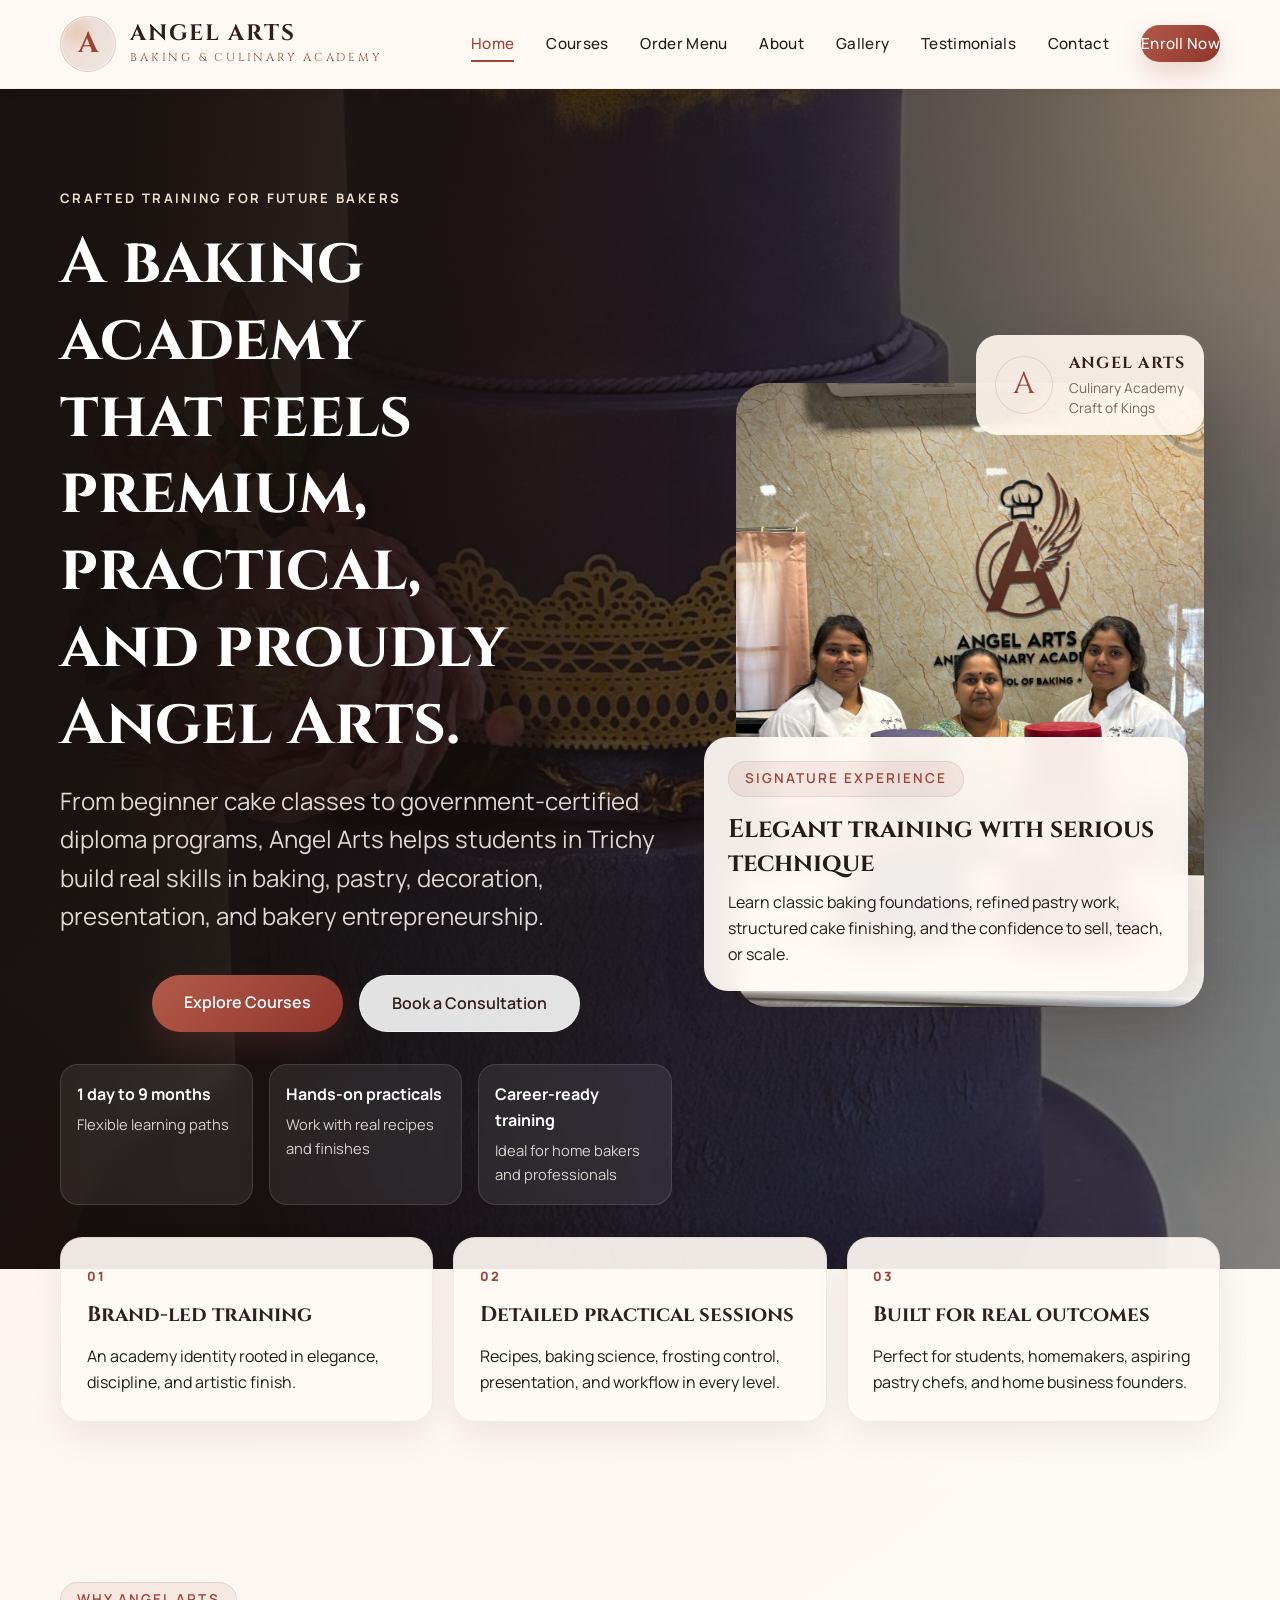
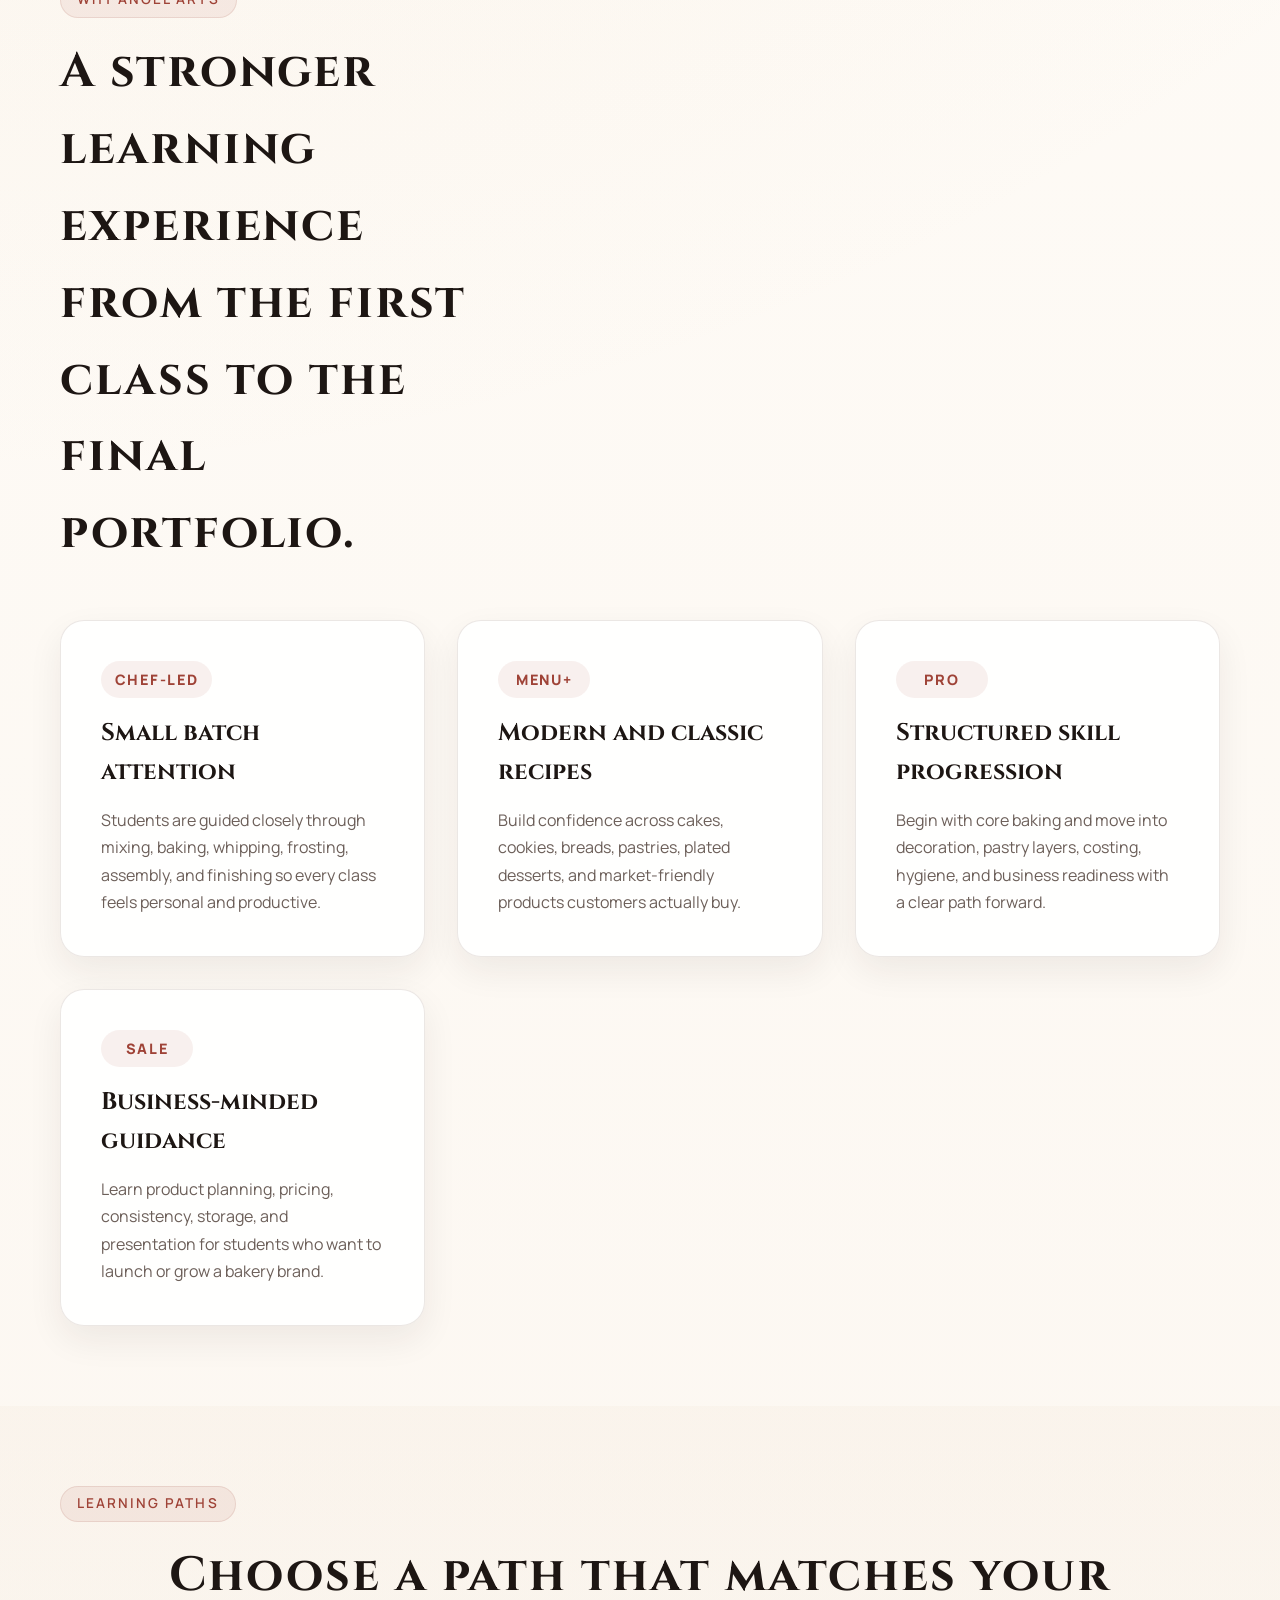
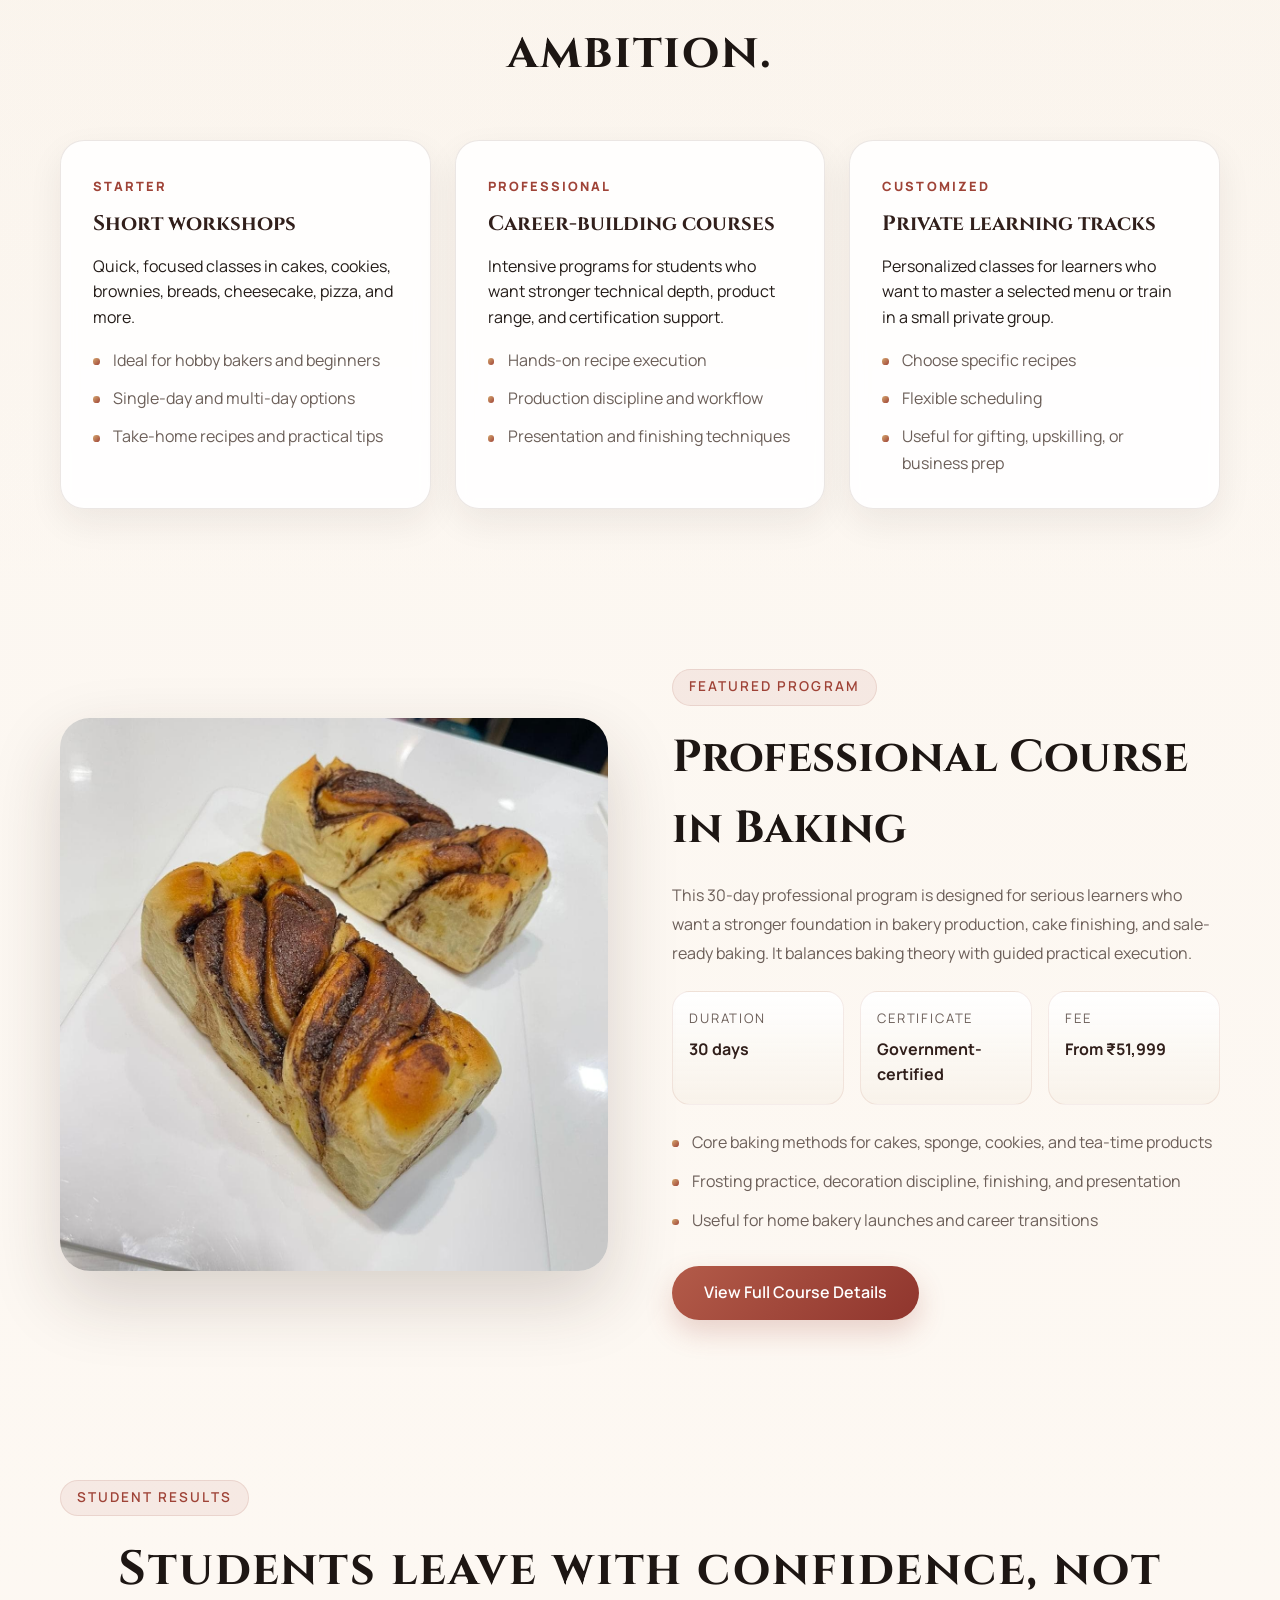
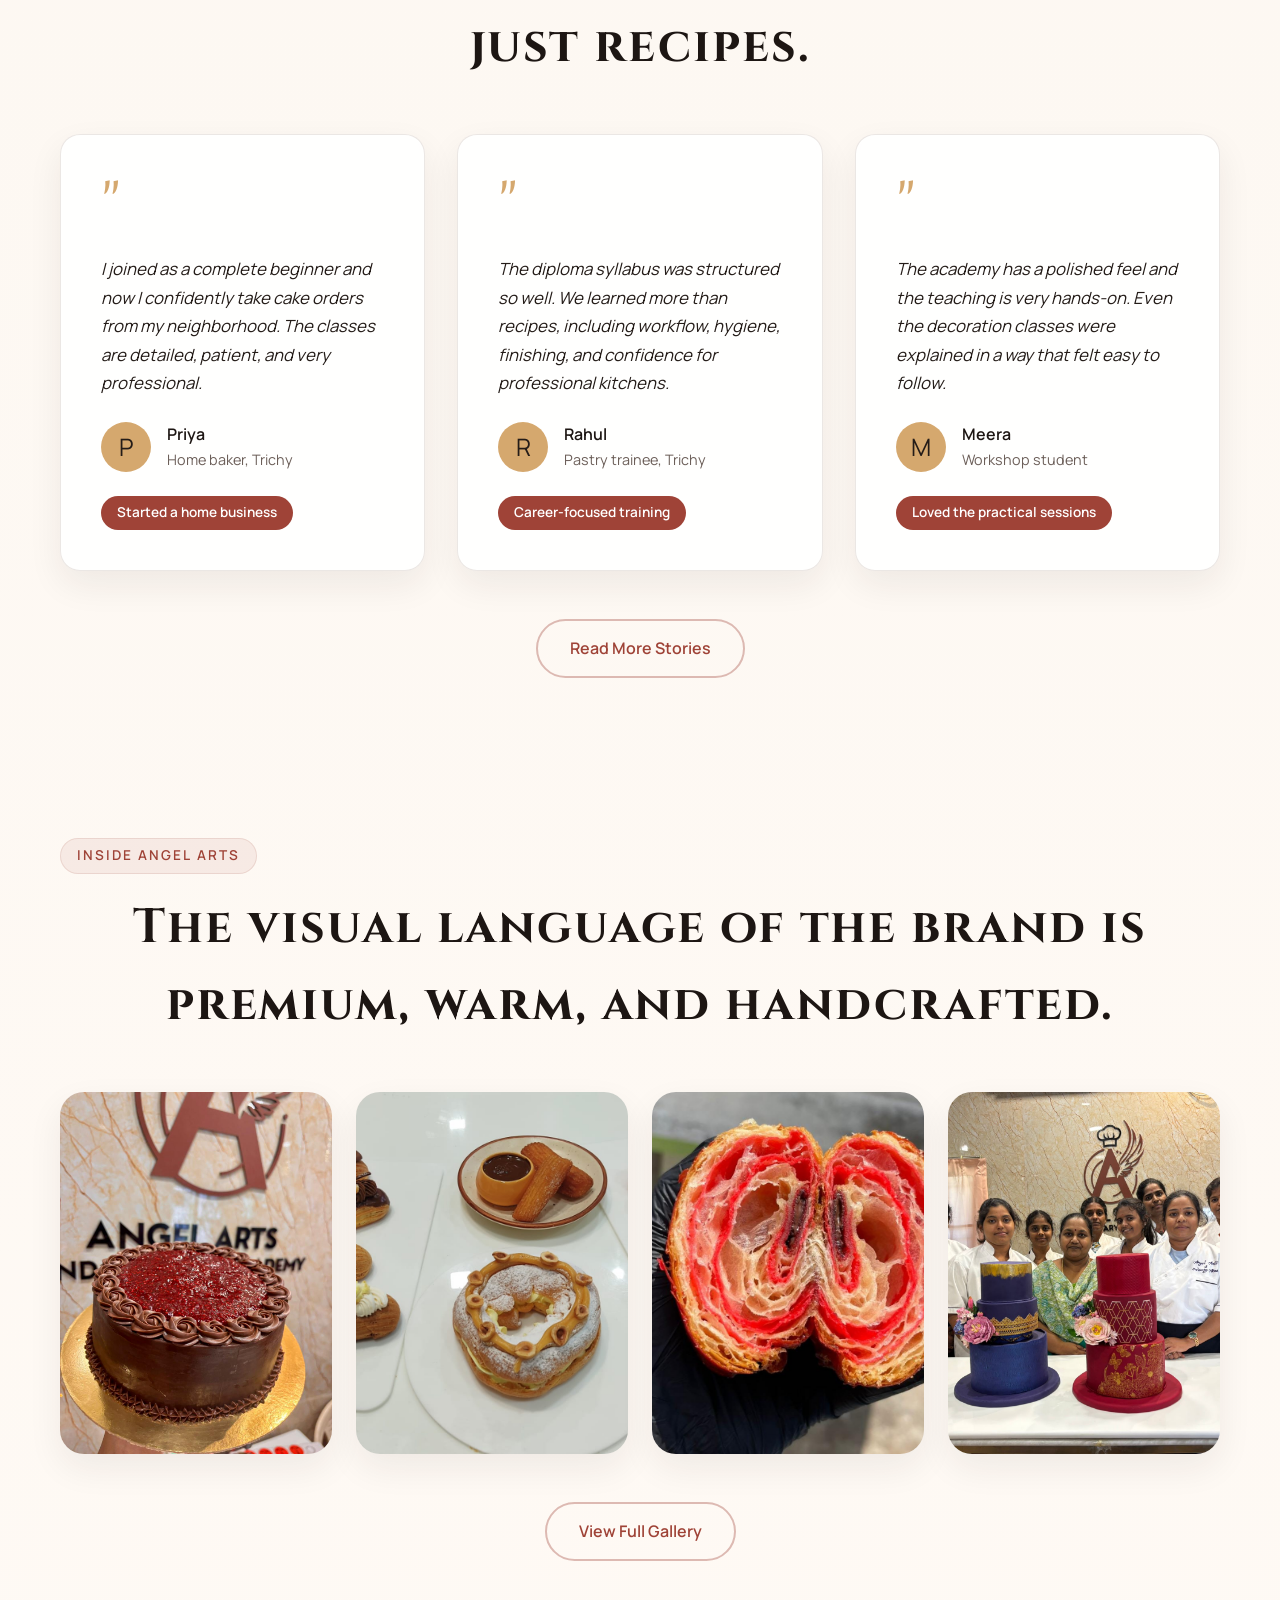
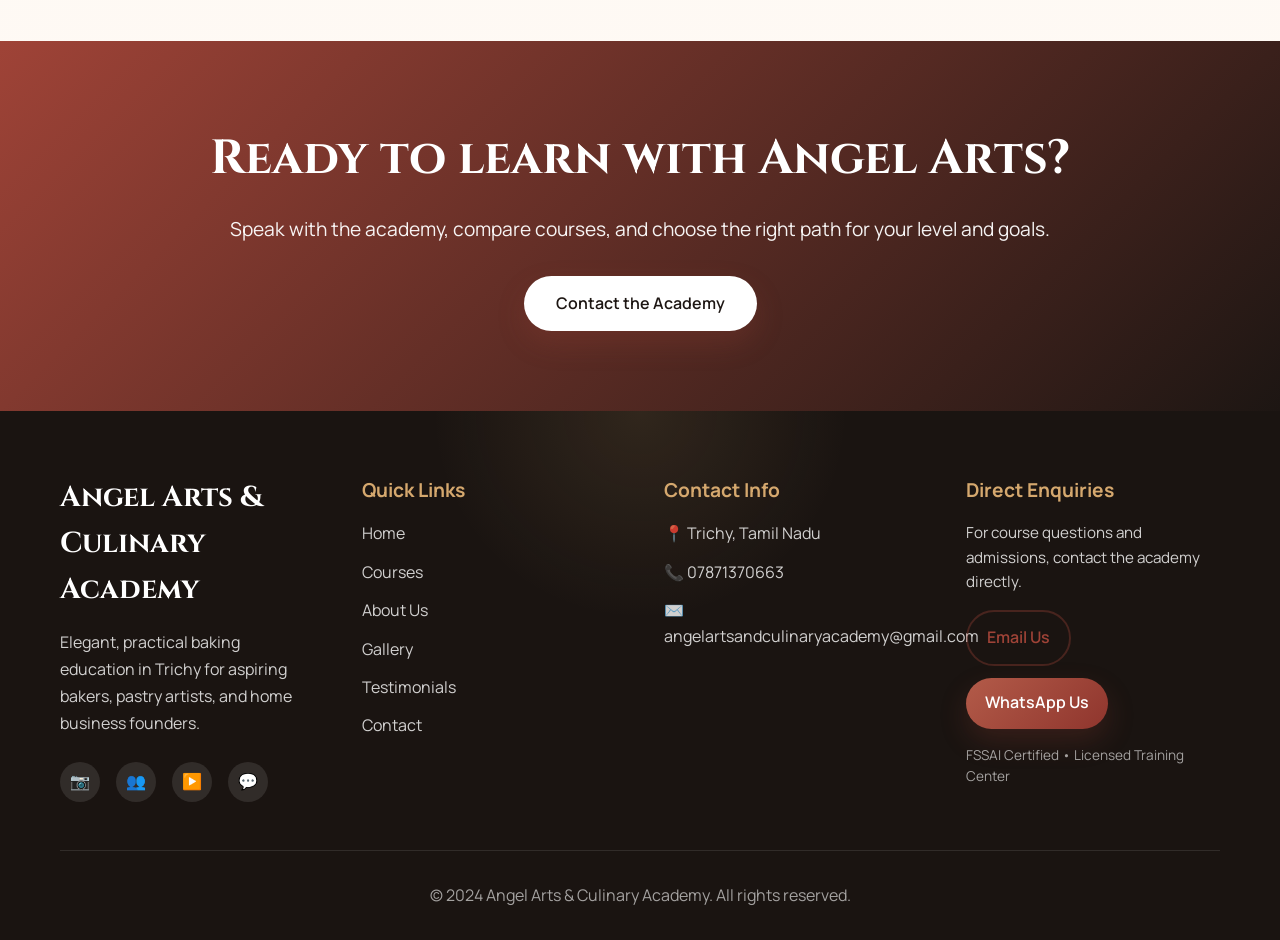
==== index.html @ 58cbc74d "Revamp course pages and forms" ====
<!DOCTYPE html>
<html lang="en">
<head>
    <meta charset="UTF-8">
    <meta name="viewport" content="width=device-width, initial-scale=1.0">
    <meta name="description" content="Angel Arts & Culinary Academy in Trichy offers hands-on baking, cake artistry, pastry, and bakery business training through workshops and professional diploma programs.">
    <meta name="keywords" content="baking classes Trichy, cake decorating course, bakery training, culinary academy Trichy, professional baking diploma">
    <title>Angel Arts & Culinary Academy — Baking Classes in Trichy</title>

    <meta property="og:type" content="website">
    <meta property="og:title" content="Angel Arts & Culinary Academy — Baking Classes in Trichy">
    <meta property="og:description" content="A premium baking academy in Trichy for aspiring bakers, cake artists, and future bakery owners.">

    <script type="application/ld+json">
    {
      "@context": "https://schema.org",
      "@type": "EducationalOrganization",
      "name": "Angel Arts & Culinary Academy",
      "description": "Hands-on baking, pastry, and cake decorating academy in Trichy",
      "address": {
        "@type": "PostalAddress",
        "addressLocality": "Trichy",
        "addressRegion": "Tamil Nadu",
        "addressCountry": "IN"
      },
      "telephone": "07871370663",
      "url": "https://angelartsacademy.com",
      "sameAs": [
        "https://www.instagram.com/angelartsacademy",
        "https://www.facebook.com/angelartsacademy",
        "https://www.youtube.com/@angelartsacademy"
      ]
    }
    </script>

    <link rel="stylesheet" href="css/styles.css">
</head>
<body>
    <nav class="navbar" id="navbar">
        <div class="container">
            <div class="nav-wrapper">
                <a href="index.html" class="logo">
                    <span class="logo-mark" aria-hidden="true">A</span>
                    <span class="logo-lockup">
                        <span class="logo-text">Angel Arts</span>
                        <span class="logo-subtitle">Baking & Culinary Academy</span>
                    </span>
                </a>
                <button class="mobile-menu-toggle" id="mobileMenuToggle" aria-label="Toggle menu">
                    <span></span>
                    <span></span>
                    <span></span>
                </button>
                <ul class="nav-menu" id="navMenu">
                    <li><a href="index.html" class="active">Home</a></li>
                    <li><a href="courses.html">Courses</a></li>
                    <li><a href="menu.html">Order Menu</a></li>
                    <li><a href="about.html">About</a></li>
                    <li><a href="gallery.html">Gallery</a></li>
                    <li><a href="testimonials.html">Testimonials</a></li>
                    <li><a href="contact.html">Contact</a></li>
                    <li><a href="contact.html" class="btn-nav-cta">Enroll Now</a></li>
                </ul>
            </div>
        </div>
    </nav>

    <section class="hero hero-brand">
        <div class="hero-image hero-image-brand"></div>
        <div class="hero-overlay"></div>
        <div class="container hero-layout">
            <div class="hero-copy">
                <span class="hero-kicker">Crafted training for future bakers</span>
                <h1 class="hero-headline">A baking academy that feels premium, practical, and proudly Angel Arts.</h1>
                <p class="hero-subhead">From beginner cake classes to government-certified diploma programs, Angel Arts helps students in Trichy build real skills in baking, pastry, decoration, presentation, and bakery entrepreneurship.</p>
                <div class="hero-ctas">
                    <a href="courses.html" class="btn btn-primary">Explore Courses</a>
                    <a href="contact.html" class="btn btn-secondary">Book a Consultation</a>
                </div>
                <div class="hero-stats">
                    <div class="hero-stat">
                        <strong>1 day to 9 months</strong>
                        <span>Flexible learning paths</span>
                    </div>
                    <div class="hero-stat">
                        <strong>Hands-on practicals</strong>
                        <span>Work with real recipes and finishes</span>
                    </div>
                    <div class="hero-stat">
                        <strong>Career-ready training</strong>
                        <span>Ideal for home bakers and professionals</span>
                    </div>
                </div>
            </div>
            <div class="hero-panel">
                <div class="brand-seal">
                    <span class="brand-seal-mark">A</span>
                    <div>
                        <p class="brand-seal-title">Angel Arts</p>
                        <p class="brand-seal-copy">Culinary Academy<br>Craft of Kings</p>
                    </div>
                </div>
                <div class="hero-showcase">
                    <img src="gallery/weddingcake.jpeg" alt="Signature cake by Angel Arts">
                    <div class="hero-showcase-card">
                        <span class="section-label">Signature Experience</span>
                        <h2>Elegant training with serious technique</h2>
                        <p>Learn classic baking foundations, refined pastry work, structured cake finishing, and the confidence to sell, teach, or scale.</p>
                    </div>
                </div>
            </div>
        </div>
    </section>

    <section class="signature-strip">
        <div class="container signature-grid">
            <div class="signature-item">
                <span>01</span>
                <h3>Brand-led training</h3>
                <p>An academy identity rooted in elegance, discipline, and artistic finish.</p>
            </div>
            <div class="signature-item">
                <span>02</span>
                <h3>Detailed practical sessions</h3>
                <p>Recipes, baking science, frosting control, presentation, and workflow in every level.</p>
            </div>
            <div class="signature-item">
                <span>03</span>
                <h3>Built for real outcomes</h3>
                <p>Perfect for students, homemakers, aspiring pastry chefs, and home business founders.</p>
            </div>
        </div>
    </section>

    <section class="benefits brand-benefits">
        <div class="container">
            <span class="section-label">Why Angel Arts</span>
            <h2 class="section-title section-title-left">A stronger learning experience from the first class to the final portfolio.</h2>
            <div class="benefits-grid">
                <div class="benefit-card">
                    <div class="benefit-icon">Chef-led</div>
                    <h3>Small batch attention</h3>
                    <p>Students are guided closely through mixing, baking, whipping, frosting, assembly, and finishing so every class feels personal and productive.</p>
                </div>
                <div class="benefit-card">
                    <div class="benefit-icon">Menu+</div>
                    <h3>Modern and classic recipes</h3>
                    <p>Build confidence across cakes, cookies, breads, pastries, plated desserts, and market-friendly products customers actually buy.</p>
                </div>
                <div class="benefit-card">
                    <div class="benefit-icon">Pro</div>
                    <h3>Structured skill progression</h3>
                    <p>Begin with core baking and move into decoration, pastry layers, costing, hygiene, and business readiness with a clear path forward.</p>
                </div>
                <div class="benefit-card">
                    <div class="benefit-icon">Sale</div>
                    <h3>Business-minded guidance</h3>
                    <p>Learn product planning, pricing, consistency, storage, and presentation for students who want to launch or grow a bakery brand.</p>
                </div>
            </div>
        </div>
    </section>

    <section class="learning-paths">
        <div class="container">
            <span class="section-label">Learning Paths</span>
            <h2 class="section-title">Choose a path that matches your ambition.</h2>
            <div class="path-grid">
                <article class="path-card">
                    <p class="path-eyebrow">Starter</p>
                    <h3>Short workshops</h3>
                    <p>Quick, focused classes in cakes, cookies, brownies, breads, cheesecake, pizza, and more.</p>
                    <ul class="path-list">
                        <li>Ideal for hobby bakers and beginners</li>
                        <li>Single-day and multi-day options</li>
                        <li>Take-home recipes and practical tips</li>
                    </ul>
                </article>
                <article class="path-card">
                    <p class="path-eyebrow">Professional</p>
                    <h3>Career-building courses</h3>
                    <p>Intensive programs for students who want stronger technical depth, product range, and certification support.</p>
                    <ul class="path-list">
                        <li>Hands-on recipe execution</li>
                        <li>Production discipline and workflow</li>
                        <li>Presentation and finishing techniques</li>
                    </ul>
                </article>
                <article class="path-card">
                    <p class="path-eyebrow">Customized</p>
                    <h3>Private learning tracks</h3>
                    <p>Personalized classes for learners who want to master a selected menu or train in a small private group.</p>
                    <ul class="path-list">
                        <li>Choose specific recipes</li>
                        <li>Flexible scheduling</li>
                        <li>Useful for gifting, upskilling, or business prep</li>
                    </ul>
                </article>
            </div>
        </div>
    </section>

    <section class="featured-course">
        <div class="container">
            <div class="featured-course-content">
                <div class="featured-course-image">
                    <img src="gallery/babka.jpeg" alt="Professional baking course at Angel Arts">
                </div>
                <div class="featured-course-text">
                    <span class="section-label">Featured Program</span>
                    <h2>Professional Course in Baking</h2>
                    <p class="course-description">This 30-day professional program is designed for serious learners who want a stronger foundation in bakery production, cake finishing, and sale-ready baking. It balances baking theory with guided practical execution.</p>
                    <div class="course-detail-grid">
                        <div class="detail-card">
                            <span>Duration</span>
                            <strong>30 days</strong>
                        </div>
                        <div class="detail-card">
                            <span>Certificate</span>
                            <strong>Government-certified</strong>
                        </div>
                        <div class="detail-card">
                            <span>Fee</span>
                            <strong>From ₹51,999</strong>
                        </div>
                    </div>
                    <ul class="feature-list">
                        <li>Core baking methods for cakes, sponge, cookies, and tea-time products</li>
                        <li>Frosting practice, decoration discipline, finishing, and presentation</li>
                        <li>Useful for home bakery launches and career transitions</li>
                    </ul>
                    <a href="courses.html" class="btn btn-primary">View Full Course Details</a>
                </div>
            </div>
        </div>
    </section>

    <section class="testimonials-preview">
        <div class="container">
            <span class="section-label">Student Results</span>
            <h2 class="section-title">Students leave with confidence, not just recipes.</h2>
            <div class="testimonials-grid">
                <div class="testimonial-card">
                    <div class="testimonial-quote">"</div>
                    <p class="testimonial-text">I joined as a complete beginner and now I confidently take cake orders from my neighborhood. The classes are detailed, patient, and very professional.</p>
                    <div class="testimonial-author">
                        <div class="author-avatar">P</div>
                        <div class="author-info">
                            <div class="author-name">Priya</div>
                            <div class="author-location">Home baker, Trichy</div>
                        </div>
                    </div>
                    <div class="testimonial-badge">Started a home business</div>
                </div>
                <div class="testimonial-card">
                    <div class="testimonial-quote">"</div>
                    <p class="testimonial-text">The diploma syllabus was structured so well. We learned more than recipes, including workflow, hygiene, finishing, and confidence for professional kitchens.</p>
                    <div class="testimonial-author">
                        <div class="author-avatar">R</div>
                        <div class="author-info">
                            <div class="author-name">Rahul</div>
                            <div class="author-location">Pastry trainee, Trichy</div>
                        </div>
                    </div>
                    <div class="testimonial-badge">Career-focused training</div>
                </div>
                <div class="testimonial-card">
                    <div class="testimonial-quote">"</div>
                    <p class="testimonial-text">The academy has a polished feel and the teaching is very hands-on. Even the decoration classes were explained in a way that felt easy to follow.</p>
                    <div class="testimonial-author">
                        <div class="author-avatar">M</div>
                        <div class="author-info">
                            <div class="author-name">Meera</div>
                            <div class="author-location">Workshop student</div>
                        </div>
                    </div>
                    <div class="testimonial-badge">Loved the practical sessions</div>
                </div>
            </div>
            <div class="section-cta">
                <a href="testimonials.html" class="btn btn-outline">Read More Stories</a>
            </div>
        </div>
    </section>

    <section class="gallery-preview">
        <div class="container">
            <span class="section-label">Inside Angel Arts</span>
            <h2 class="section-title">The visual language of the brand is premium, warm, and handcrafted.</h2>
            <div class="gallery-grid gallery-grid-rich">
                <div class="gallery-item"><img src="gallery/Chocolate_Raspberrycake.jpeg" alt="Finished celebration cake"></div>
                <div class="gallery-item"><img src="gallery/classic dessert.jpeg" alt="Plated dessert by Angel Arts"></div>
                <div class="gallery-item"><img src="gallery/croissant.jpeg" alt="Freshly baked croissant"></div>
                <div class="gallery-item"><img src="gallery/studentwork1.jpeg" alt="Student cake work"></div>
            </div>
            <div class="section-cta">
                <a href="gallery.html" class="btn btn-outline">View Full Gallery</a>
            </div>
        </div>
    </section>

    <section class="cta-section">
        <div class="container">
            <h2>Ready to learn with Angel Arts?</h2>
            <p>Speak with the academy, compare courses, and choose the right path for your level and goals.</p>
            <a href="contact.html" class="btn btn-primary">Contact the Academy</a>
        </div>
    </section>

    <footer class="footer">
        <div class="container">
            <div class="footer-content">
                <div class="footer-section">
                    <h3 class="footer-logo">Angel Arts & Culinary Academy</h3>
                    <p class="footer-tagline">Elegant, practical baking education in Trichy for aspiring bakers, pastry artists, and home business founders.</p>
                    <div class="social-links">
                        <a href="https://www.instagram.com/angelartsacademy" target="_blank" rel="noopener" aria-label="Instagram"><span>📷</span></a>
                        <a href="https://www.facebook.com/angelartsacademy" target="_blank" rel="noopener" aria-label="Facebook"><span>👥</span></a>
                        <a href="https://www.youtube.com/@angelartsacademy" target="_blank" rel="noopener" aria-label="YouTube"><span>▶️</span></a>
                        <a href="https://wa.me/917871370663" target="_blank" rel="noopener" aria-label="WhatsApp"><span>💬</span></a>
                    </div>
                </div>
                <div class="footer-section">
                    <h4>Quick Links</h4>
                    <ul class="footer-links">
                        <li><a href="index.html">Home</a></li>
                        <li><a href="courses.html">Courses</a></li>
                        <li><a href="about.html">About Us</a></li>
                        <li><a href="gallery.html">Gallery</a></li>
                        <li><a href="testimonials.html">Testimonials</a></li>
                        <li><a href="contact.html">Contact</a></li>
                    </ul>
                </div>
                <div class="footer-section">
                    <h4>Contact Info</h4>
                    <ul class="footer-contact">
                        <li>📍 Trichy, Tamil Nadu</li>
                        <li><a href="tel:07871370663">📞 07871370663</a></li>
                        <li><a href="mailto:angelartsandculinaryacademy@gmail.com">✉️ angelartsandculinaryacademy@gmail.com</a></li>
                    </ul>
                </div>
                <div class="footer-section">
                    <h4>Direct Enquiries</h4>
                    <p class="newsletter-text">For course questions and admissions, contact the academy directly.</p>
                    <div class="footer-contact-actions">
                        <a href="mailto:angelartsandculinaryacademy@gmail.com" class="btn btn-outline">Email Us</a>
                        <a href="https://wa.me/917871370663" target="_blank" rel="noopener" class="btn btn-primary">WhatsApp Us</a>
                    </div>
                    <p class="footer-legal">FSSAI Certified • Licensed Training Center</p>
                </div>
            </div>
            <div class="footer-bottom">
                <p>&copy; 2024 Angel Arts & Culinary Academy. All rights reserved.</p>
            </div>
        </div>
    </footer>

    <div class="modal" id="enrollmentModal">
        <div class="modal-content">
            <button class="modal-close" id="modalClose" aria-label="Close modal">&times;</button>
            <h2>Reserve Your Seat</h2>
            <p class="modal-subtitle">Fill in your details and your enquiry will open directly in your email app addressed to the academy.</p>
            <form class="enrollment-form" id="enrollmentForm">
                <div class="form-group">
                    <label for="enrollName">Full Name *</label>
                    <input type="text" id="enrollName" name="name" required>
                </div>
                <div class="form-group">
                    <label for="enrollPhone">Phone Number *</label>
                    <input type="tel" id="enrollPhone" name="phone" required>
                </div>
                <div class="form-group">
                    <label for="enrollEmail">Email *</label>
                    <input type="email" id="enrollEmail" name="email" required>
                </div>
                <div class="form-group">
                    <label for="enrollCourse">Course Interested In *</label>
                    <select id="enrollCourse" name="course" required>
                        <option value="">Select a course</option>
                        <option value="Diploma in Bakery & Confectionery (9 months)">Diploma in Bakery & Confectionery (9 months)</option>
                        <option value="Diploma in Bakery & Confectionery (6 months)">Diploma in Bakery & Confectionery (6 months)</option>
                        <option value="Diploma in Bakery & French Pastries (4 months)">Diploma in Bakery & French Pastries (4 months)</option>
                        <option value="Professional Course in Bakery & Confectionery (2 months)">Professional Course in Bakery & Confectionery (2 months)</option>
                        <option value="Professional Course in Baking (30 days)">Professional Course in Baking (30 days)</option>
                        <option value="Trial Class">Trial Class</option>
                    </select>
                </div>
                <div class="form-group">
                    <label for="enrollDate">Preferred Date</label>
                    <input type="date" id="enrollDate" name="date">
                </div>
                <div class="form-action-row">
                    <button type="submit" class="btn btn-primary btn-block" data-submit-mode="email">Send Enquiry</button>
                    <button type="submit" class="btn btn-outline btn-block" data-submit-mode="whatsapp">Send on WhatsApp</button>
                </div>
            </form>
        </div>
    </div>

    <div class="toast" id="toast">
        <span id="toastMessage"></span>
    </div>

    <script src="js/site-config.js"></script>
    <script src="js/main.js"></script>
</body>
</html>
---- css/styles.css ----
@import url('https://fonts.googleapis.com/css2?family=Cinzel:wght@500;600;700&family=Manrope:wght@400;500;600;700;800&display=swap');

/* ============================================
   Angel Arts & Culinary Academy - Styles
   Warm, appetizing, artisanal design
   ============================================ */

/* CSS Variables - Color Palette */
:root {
    --cream: #fcf7f1;
    --butter-yellow: #d5a86e;
    --bakers-rose: #9f4337;
    --deep-cocoa: #1d1613;
    --brand-ink: #311f1b;
    --brand-muted: #75655f;
    --champagne: #efe1d0;
    --brand-border: rgba(93, 56, 47, 0.12);
    --white: #FFFFFF;
    --text-dark: #241c18;
    --text-light: #6c5f59;
    --border-light: #e8ddd1;
    --shadow-sm: 0 14px 35px rgba(49, 31, 27, 0.07);
    --shadow-md: 0 18px 45px rgba(49, 31, 27, 0.13);
    --shadow-lg: 0 28px 70px rgba(49, 31, 27, 0.18);
    
    /* Typography */
    --font-headline: 'Cinzel', serif;
    --font-body: 'Manrope', sans-serif;
}

/* Reset & Base Styles */
* {
    margin: 0;
    padding: 0;
    box-sizing: border-box;
}

html {
    scroll-behavior: smooth;
}

body {
    font-family: var(--font-body);
    font-size: 16px;
    line-height: 1.6;
    color: var(--text-dark);
    background-color: var(--cream);
    -webkit-font-smoothing: antialiased;
    -moz-osx-font-smoothing: grayscale;
}

img {
    max-width: 100%;
    height: auto;
    display: block;
}

a {
    text-decoration: none;
    color: inherit;
    transition: all 0.3s ease;
}

ul {
    list-style: none;
}

/* Container */
.container {
    max-width: 1200px;
    margin: 0 auto;
    padding: 0 20px;
}

/* ============================================
   Navigation
   ============================================ */
.navbar {
    position: sticky;
    top: 0;
    background: var(--white);
    box-shadow: var(--shadow-sm);
    z-index: 1000;
    padding: 1rem 0;
}

.nav-wrapper {
    display: flex;
    justify-content: space-between;
    align-items: center;
}

.logo {
    display: flex;
    flex-direction: column;
    font-family: var(--font-headline);
    font-weight: 700;
    color: var(--deep-cocoa);
}

.logo-text {
    font-size: 1.5rem;
    line-height: 1.2;
}

.logo-subtitle {
    font-size: 0.75rem;
    font-weight: 400;
    color: var(--bakers-rose);
    margin-top: -2px;
}

.nav-menu {
    display: flex;
    align-items: center;
    gap: 2rem;
}

.nav-menu li a {
    color: var(--text-dark);
    font-weight: 500;
    padding: 0.5rem 0;
    position: relative;
}

.nav-menu li a:hover,
.nav-menu li a.active {
    color: var(--bakers-rose);
}

.nav-menu li a.active::after {
    content: '';
    position: absolute;
    bottom: 0;
    left: 0;
    right: 0;
    height: 2px;
    background: var(--bakers-rose);
}

.btn-nav-cta {
    background: var(--bakers-rose);
    color: var(--white) !important;
    padding: 0.6rem 1.5rem;
    border-radius: 50px;
    font-weight: 600;
}

.btn-nav-cta:hover {
    background: var(--deep-cocoa);
    transform: translateY(-2px);
    box-shadow: var(--shadow-md);
}

.mobile-menu-toggle {
    display: none;
    flex-direction: column;
    gap: 4px;
    background: none;
    border: none;
    cursor: pointer;
    padding: 0.5rem;
}

.mobile-menu-toggle span {
    width: 25px;
    height: 3px;
    background: var(--deep-cocoa);
    border-radius: 2px;
    transition: all 0.3s ease;
}

/* ============================================
   Hero Section
   ============================================ */
.hero {
    position: relative;
    min-height: 90vh;
    display: flex;
    align-items: center;
    justify-content: center;
    overflow: hidden;
    margin-top: 0;
}

.hero-image {
    position: absolute;
    top: 0;
    left: 0;
    width: 100%;
    height: 100%;
    background: linear-gradient(135deg, var(--butter-yellow) 0%, var(--bakers-rose) 100%);
    background-image: url('data:image/svg+xml,<svg xmlns="http://www.w3.org/2000/svg" viewBox="0 0 1200 800"><rect fill="%23F6D29C" width="1200" height="800"/><circle fill="%23D96A6A" opacity="0.1" cx="200" cy="200" r="150"/><circle fill="%23FFF7EE" opacity="0.2" cx="800" cy="400" r="200"/></svg>');
    background-size: cover;
    background-position: center;
}

.hero-overlay {
    position: absolute;
    top: 0;
    left: 0;
    width: 100%;
    height: 100%;
    background: linear-gradient(180deg, rgba(59, 47, 47, 0.3) 0%, rgba(59, 47, 47, 0.6) 100%);
}

.hero-content {
    position: relative;
    z-index: 2;
    text-align: center;
    color: var(--white);
    padding: 4rem 0;
}

.hero-headline {
    font-family: var(--font-headline);
    font-size: clamp(2.5rem, 5vw, 4.5rem);
    font-weight: 700;
    line-height: 1.2;
    margin-bottom: 1.5rem;
    text-shadow: 2px 2px 8px rgba(59, 47, 47, 0.3);
}

.hero-subhead {
    font-size: clamp(1.1rem, 2vw, 1.5rem);
    margin-bottom: 2.5rem;
    max-width: 700px;
    margin-left: auto;
    margin-right: auto;
    opacity: 0.95;
}

.hero-ctas {
    display: flex;
    gap: 1rem;
    justify-content: center;
    flex-wrap: wrap;
    margin-bottom: 1rem;
}

.hero-trial-price {
    font-size: 1.1rem;
    font-weight: 600;
    margin-top: 1rem;
}

.hero-decoration {
    position: absolute;
    width: 100%;
    height: 100%;
    pointer-events: none;
    z-index: 1;
}

.crumb {
    position: absolute;
    font-size: 2rem;
    opacity: 0.3;
    animation: float 6s ease-in-out infinite;
}

.crumb-1 {
    top: 20%;
    left: 10%;
    animation-delay: 0s;
}

.crumb-2 {
    top: 60%;
    right: 15%;
    animation-delay: 2s;
}

.crumb-3 {
    bottom: 20%;
    left: 20%;
    animation-delay: 4s;
}

@keyframes float {
    0%, 100% { transform: translateY(0) rotate(0deg); }
    50% { transform: translateY(-20px) rotate(10deg); }
}

/* ============================================
   Buttons
   ============================================ */
.btn {
    display: inline-block;
    padding: 0.9rem 2rem;
    border-radius: 50px;
    font-weight: 600;
    font-size: 1rem;
    text-align: center;
    cursor: pointer;
    border: none;
    transition: all 0.3s ease;
    font-family: var(--font-body);
}

.btn-primary {
    background: var(--bakers-rose);
    color: var(--white);
}

.btn-primary:hover {
    background: var(--deep-cocoa);
    transform: translateY(-2px);
    box-shadow: var(--shadow-md);
}

.btn-secondary {
    background: var(--white);
    color: var(--deep-cocoa);
}

.btn-secondary:hover {
    background: var(--butter-yellow);
    transform: translateY(-2px);
    box-shadow: var(--shadow-md);
}

.btn-outline {
    background: transparent;
    color: var(--bakers-rose);
    border: 2px solid var(--bakers-rose);
}

.btn-outline:hover {
    background: var(--bakers-rose);
    color: var(--white);
}

.btn-block {
    width: 100%;
}

/* ============================================
   Sections
   ============================================ */
section {
    padding: 5rem 0;
}

.section-title {
    font-family: var(--font-headline);
    font-size: clamp(2rem, 4vw, 3rem);
    text-align: center;
    color: var(--deep-cocoa);
    margin-bottom: 3rem;
}

.section-label {
    display: inline-block;
    background: var(--butter-yellow);
    color: var(--deep-cocoa);
    padding: 0.4rem 1rem;
    border-radius: 20px;
    font-size: 0.85rem;
    font-weight: 600;
    margin-bottom: 1rem;
}

.section-cta {
    text-align: center;
    margin-top: 3rem;
}

/* ============================================
   Benefits Section
   ============================================ */
.benefits-grid {
    display: grid;
    grid-template-columns: repeat(auto-fit, minmax(280px, 1fr));
    gap: 2rem;
    margin-top: 3rem;
}

.benefit-card {
    background: var(--white);
    padding: 2.5rem;
    border-radius: 20px;
    text-align: center;
    box-shadow: var(--shadow-sm);
    transition: all 0.3s ease;
}

.benefit-card:hover {
    transform: translateY(-8px);
    box-shadow: var(--shadow-md);
}

.benefit-icon {
    font-size: 3rem;
    margin-bottom: 1rem;
}

.benefit-card h3 {
    font-family: var(--font-headline);
    font-size: 1.5rem;
    color: var(--deep-cocoa);
    margin-bottom: 1rem;
}

.benefit-card p {
    color: var(--text-light);
    line-height: 1.7;
}

/* ============================================
   Featured Course
   ============================================ */
.featured-course {
    background: linear-gradient(135deg, var(--white) 0%, var(--cream) 100%);
}

.featured-course-content {
    display: grid;
    grid-template-columns: 1fr 1fr;
    gap: 3rem;
    align-items: center;
}

.featured-course-text h2 {
    font-family: var(--font-headline);
    font-size: clamp(2rem, 4vw, 2.8rem);
    color: var(--deep-cocoa);
    margin-bottom: 1rem;
}

.course-description {
    font-size: 1.1rem;
    color: var(--text-light);
    margin-bottom: 1.5rem;
    line-height: 1.8;
}

.course-details {
    display: flex;
    gap: 2rem;
    margin-bottom: 2rem;
    flex-wrap: wrap;
}

.detail-item {
    display: flex;
    flex-direction: column;
    gap: 0.3rem;
}

.detail-label {
    font-size: 0.9rem;
    color: var(--text-light);
    font-weight: 500;
}

.detail-value {
    font-size: 1.2rem;
    font-weight: 600;
    color: var(--deep-cocoa);
}

.course-image-placeholder,
.gallery-image-placeholder {
    background: linear-gradient(135deg, var(--butter-yellow) 0%, var(--bakers-rose) 100%);
    border-radius: 20px;
    padding: 4rem 2rem;
    text-align: center;
    color: var(--white);
    font-size: 1.2rem;
    font-weight: 600;
    min-height: 300px;
    display: flex;
    align-items: center;
    justify-content: center;
    box-shadow: var(--shadow-md);
}

.featured-course-image {
    position: relative;
}

/* ============================================
   Testimonials
   ============================================ */
.testimonials-grid {
    display: grid;
    grid-template-columns: repeat(auto-fit, minmax(300px, 1fr));
    gap: 2rem;
    margin-top: 3rem;
}

.testimonial-card {
    background: var(--white);
    padding: 2.5rem;
    border-radius: 20px;
    box-shadow: var(--shadow-sm);
    position: relative;
    transition: all 0.3s ease;
}

.testimonial-card:hover {
    transform: translateY(-5px);
    box-shadow: var(--shadow-md);
}

.testimonial-quote {
    font-size: 4rem;
    font-family: var(--font-headline);
    color: var(--butter-yellow);
    line-height: 1;
    margin-bottom: 1rem;
}

.testimonial-text {
    font-size: 1.05rem;
    color: var(--text-dark);
    line-height: 1.7;
    margin-bottom: 1.5rem;
    font-style: italic;
}

.testimonial-author {
    display: flex;
    align-items: center;
    gap: 1rem;
    margin-bottom: 1rem;
}

.author-avatar {
    width: 50px;
    height: 50px;
    border-radius: 50%;
    background: var(--butter-yellow);
    display: flex;
    align-items: center;
    justify-content: center;
    font-size: 1.5rem;
}

.author-name {
    font-weight: 600;
    color: var(--deep-cocoa);
}

.author-location {
    font-size: 0.9rem;
    color: var(--text-light);
}

.testimonial-badge {
    display: inline-block;
    background: var(--bakers-rose);
    color: var(--white);
    padding: 0.4rem 1rem;
    border-radius: 20px;
    font-size: 0.85rem;
    font-weight: 600;
    margin-top: 0.5rem;
}

/* ============================================
   Gallery Preview
   ============================================ */
.gallery-grid {
    display: grid;
    grid-template-columns: repeat(auto-fit, minmax(250px, 1fr));
    gap: 1.5rem;
    margin-top: 3rem;
}

.gallery-item {
    border-radius: 15px;
    overflow: hidden;
    box-shadow: var(--shadow-sm);
    transition: all 0.3s ease;
}

.gallery-item:hover {
    transform: translateY(-5px);
    box-shadow: var(--shadow-md);
}

/* ============================================
   Courses Page
   ============================================ */
.page-header {
    background: linear-gradient(135deg, var(--butter-yellow) 0%, var(--bakers-rose) 100%);
    color: var(--white);
    padding: 4rem 0;
    text-align: center;
}

.page-header h1 {
    font-family: var(--font-headline);
    font-size: clamp(2.5rem, 5vw, 3.5rem);
    margin-bottom: 1rem;
}

.page-header p {
    font-size: 1.2rem;
    opacity: 0.95;
}

.course-filters {
    background: var(--white);
    padding: 2rem 0;
    box-shadow: var(--shadow-sm);
}

.filter-buttons {
    display: flex;
    gap: 1rem;
    flex-wrap: wrap;
    justify-content: center;
}

.filter-btn {
    padding: 0.7rem 1.5rem;
    border: 2px solid var(--border-light);
    background: var(--white);
    color: var(--text-dark);
    border-radius: 50px;
    font-weight: 500;
    cursor: pointer;
    transition: all 0.3s ease;
}

.filter-btn:hover,
.filter-btn.active {
    background: var(--bakers-rose);
    color: var(--white);
    border-color: var(--bakers-rose);
}

.courses-section {
    padding: 4rem 0;
    background: #fff;
}


.courses-grid {
    display: grid;
    grid-template-columns: repeat(auto-fit, minmax(320px, 1fr));
    gap: 2rem;
    margin-top: 2rem;
}


.course-card {
    background: #fff;
    border-radius: 16px;
    overflow: hidden;
    box-shadow: 0 6px 20px rgba(0,0,0,0.06);
    transition: 0.3s ease;
    display: flex;
    flex-direction: column;
}

.course-card:hover {
    transform: translateY(-6px);
    box-shadow: 0 12px 30px rgba(0,0,0,0.12);
}


.course-image {
    position: relative;
    width: 100%;
    height: 220px;
    overflow: hidden;
}

.course-image-placeholder {
    width: 100%;
    height: 100%;
    background: #f6f6f6;
    display: flex;
    align-items: center;
    justify-content: center;
}
.course-image img {
    width: 100%;
    height: 100%;
    object-fit: cover;
    transform: scale(1.2); /* ⭐ zoom level */
}

.course-card:hover .course-image img {
    transform: scale(1.05);
}



.course-badge {
    position: absolute;
    top: 12px;
    left: 12px;
    background: #caa25c;
    color: white;
    padding: 4px 10px;
    font-size: 0.75rem;
    border-radius: 50px;
    font-weight: 600;
}


.course-content {
    padding: 1.5rem;
    display: flex;
    flex-direction: column;
    flex-grow: 1;
}


.course-content h3 {
    font-family: var(--font-headline);
    font-size: 1.8rem;
    color: var(--deep-cocoa);
    margin-bottom: 0.8rem;
}

.course-meta {
    display: flex;
    gap: 1.5rem;
    margin: 1rem 0;
    flex-wrap: wrap;
}

.course-duration,
.course-level {
    font-size: 0.9rem;
    color: var(--text-light);
}

.course-modules {
    margin: 1.5rem 0;
}

.course-modules strong {
    color: var(--deep-cocoa);
    display: block;
    margin-bottom: 0.5rem;
}

.course-modules ul {
    list-style: disc;
    margin-left: 1.5rem;
    color: var(--text-light);
}

.course-modules li {
    margin-bottom: 0.4rem;
}

/* Customized menu grid */
.custom-sections-grid {
    display: grid;
    grid-template-columns: repeat(auto-fit, minmax(220px, 1fr));
    gap: 1rem;
    margin-top: 1rem;
}

.course-card-customized {
    background: linear-gradient(180deg, rgba(255,255,255,0.9), rgba(255,255,255,0.95));
    border-radius: 20px;
}

.custom-intro h3 {
    font-family: var(--font-headline);
    color: var(--deep-cocoa);
    margin-bottom: 0.5rem;
    font-size: 1.15rem;
}

.custom-section {
    background: var(--white);
    padding: 1rem;
    border-radius: 12px;
    box-shadow: var(--shadow-sm);
    transition: all 0.25s ease;
    text-align: left;
}

.custom-section:hover {
    transform: translateY(-6px);
    box-shadow: var(--shadow-md);
}

.custom-section h4 {
    font-family: var(--font-headline);
    color: var(--deep-cocoa);
    font-size: 1rem;
    margin-bottom: 0.5rem;
}

.custom-menu {
    margin: 0;
    padding-left: 1rem;
    color: var(--text-light);
    font-size: 0.95rem;
}

/* Backwards compatibility: style legacy benefit-card inside custom grid to match new look */
.custom-sections-grid .benefit-card {
    background: var(--white);
    padding: 1rem;
    border-radius: 12px;
    box-shadow: var(--shadow-sm);
    transition: all 0.25s ease;
    text-align: left;
}

.custom-sections-grid .benefit-card h4 {
    font-family: var(--font-headline);
    color: var(--deep-cocoa);
    margin-bottom: 0.5rem;
}

.custom-sections-grid .benefit-card ul {
    padding-left: 1rem;
    color: var(--text-light);
    margin: 0;
    font-size: 0.95rem;
}

.custom-menu li {
    margin-bottom: 0.45rem;
}

/* Rules & PDF card for Customized Class */
.customized-pdf-card {
    background: linear-gradient(180deg, rgba(255,255,255,0.98), rgba(255,255,255,0.96));
    padding: 1.25rem;
    border-radius: 14px;
    border: 1px solid var(--border-light);
    box-shadow: var(--shadow-sm);
}

.custom-rules h4 {
    font-family: var(--font-headline);
    color: var(--deep-cocoa);
    margin-bottom: 0.5rem;
}

.custom-rules ul {
    margin: 0;
    padding-left: 1.1rem;
    color: var(--text-dark);
    line-height: 1.55;
    font-size: 0.98rem;
}

.custom-cta .btn {
    min-width: 160px;
}

@media (max-width: 720px) {
    .custom-sections-grid {
        grid-template-columns: 1fr;
    }
    .custom-section {
        padding: 0.8rem;
    }
    .customized-pdf-card {
        padding: 1rem;
    }
} 

.course-prerequisites {
    background: var(--cream);
    padding: 1rem;
    border-radius: 10px;
    margin: 1rem 0;
    font-size: 0.95rem;
    color: var(--text-dark);
}

.course-price {
    font-size: 1.5rem;
    font-weight: 700;
    color: var(--bakers-rose);
    margin: 1.5rem 0;
}

/* ============================================
   About Page
   ============================================ */
.about-story {
    padding: 5rem 0;
}

.story-content {
    display: grid;
    grid-template-columns: 1.2fr 1fr;
    gap: 3rem;
    align-items: center;
}

.story-text h2 {
    font-family: var(--font-headline);
    font-size: 2.5rem;
    color: var(--deep-cocoa);
    margin-bottom: 1.5rem;
}

.story-text p {
    font-size: 1.1rem;
    line-height: 1.8;
    color: var(--text-light);
    margin-bottom: 1.5rem;
}

.story-image-placeholder {
    background: linear-gradient(135deg, var(--butter-yellow) 0%, var(--bakers-rose) 100%);
    border-radius: 20px;
    padding: 4rem 2rem;
    text-align: center;
    color: var(--white);
    font-size: 1.2rem;
    font-weight: 600;
    min-height: 400px;
    display: flex;
    align-items: center;
    justify-content: center;
    box-shadow: var(--shadow-md);
}

.mission-section,
.certifications-section {
    background: var(--white);
    padding: 5rem 0;
}

.mission-grid,
.certifications-grid {
    display: grid;
    grid-template-columns: repeat(auto-fit, minmax(280px, 1fr));
    gap: 2rem;
    margin-top: 3rem;
}

.mission-card,
.cert-card {
    text-align: center;
    padding: 2rem;
}

.mission-icon,
.cert-icon {
    font-size: 3rem;
    margin-bottom: 1rem;
}

.mission-card h3,
.cert-card h3 {
    font-family: var(--font-headline);
    font-size: 1.5rem;
    color: var(--deep-cocoa);
    margin-bottom: 1rem;
}

.facilities-section {
    padding: 5rem 0;
}

.facilities-content {
    display: grid;
    grid-template-columns: 1fr 1fr;
    gap: 3rem;
    align-items: center;
    margin-top: 3rem;
}

.facilities-highlight {
    font-size: 1.3rem;
    font-weight: 600;
    color: var(--bakers-rose);
    margin-bottom: 1.5rem;
    line-height: 1.6;
}

.facilities-list {
    list-style: none;
    margin: 1.5rem 0;
}

.facilities-list li {
    padding: 0.8rem 0;
    font-size: 1.05rem;
    color: var(--text-dark);
    border-bottom: 1px solid var(--border-light);
}

.facilities-image-placeholder {
    background: linear-gradient(135deg, var(--butter-yellow) 0%, var(--bakers-rose) 100%);
    border-radius: 20px;
    padding: 4rem 2rem;
    text-align: center;
    color: var(--white);
    font-size: 1.2rem;
    font-weight: 600;
    min-height: 400px;
    display: flex;
    align-items: center;
    justify-content: center;
    box-shadow: var(--shadow-md);
}

.social-proof-section {
    background: var(--cream);
    padding: 5rem 0;
}

.section-subtitle {
    text-align: center;
    font-size: 1.1rem;
    color: var(--text-light);
    margin-bottom: 3rem;
}

.social-links-large {
    display: grid;
    grid-template-columns: repeat(auto-fit, minmax(250px, 1fr));
    gap: 2rem;
    margin-top: 2rem;
}

.social-link-card {
    background: var(--white);
    padding: 2.5rem;
    border-radius: 20px;
    text-align: center;
    box-shadow: var(--shadow-sm);
    transition: all 0.3s ease;
    display: block;
}

.social-link-card:hover {
    transform: translateY(-8px);
    box-shadow: var(--shadow-md);
}

.social-icon {
    font-size: 3rem;
    display: block;
    margin-bottom: 1rem;
}

.social-link-card h3 {
    font-family: var(--font-headline);
    font-size: 1.5rem;
    color: var(--deep-cocoa);
    margin-bottom: 0.5rem;
}

.social-link-card p {
    color: var(--text-light);
    margin-bottom: 1rem;
}

.social-cta {
    color: var(--bakers-rose);
    font-weight: 600;
}

/* ============================================
   Gallery Page
   ============================================ */
.gallery-full {
    padding: 4rem 0;
}

.gallery-filters {
    display: flex;
    gap: 1rem;
    justify-content: center;
    flex-wrap: wrap;
    margin-bottom: 3rem;
}

.gallery-filter-btn {
    padding: 0.7rem 1.5rem;
    border: 2px solid var(--border-light);
    background: var(--white);
    color: var(--text-dark);
    border-radius: 50px;
    font-weight: 500;
    cursor: pointer;
    transition: all 0.3s ease;
}

.gallery-filter-btn:hover,
.gallery-filter-btn.active {
    background: var(--bakers-rose);
    color: var(--white);
    border-color: var(--bakers-rose);
}

.gallery-grid-full {
    display: grid;
    grid-template-columns: repeat(auto-fill, minmax(300px, 1fr));
    gap: 1.5rem;
}

.gallery-item-full {
    position: relative;
    border-radius: 15px;
    overflow: hidden;
    cursor: pointer;
    box-shadow: var(--shadow-sm);
    transition: all 0.3s ease;
}

.gallery-item-full:hover {
    transform: translateY(-5px);
    box-shadow: var(--shadow-md);
}
.gallery-item-full img {
    width: 100%;
    height: 100%;
    aspect-ratio: 1 / 1;
    object-fit: cover;
    display: block;
    transition: transform 0.4s ease;
}

.gallery-item-full:hover img {
    transform: scale(1.05);
}
.gallery-section-title {
    font-family: 'Playfair Display', serif;
    font-size: 1.9rem;
    margin: 3.5rem 0 1.8rem;
    color: var(--text-dark);
    border-left: 5px solid var(--bakers-rose);
    padding-left: 1rem;
}



.gallery-item-full:hover .gallery-overlay {
    opacity: 1;
}

.gallery-overlay {
    position: absolute;
    bottom: 0;
    left: 0;
    right: 0;
    background: linear-gradient(to top, rgba(59, 47, 47, 0.9), transparent);
    padding: 1.5rem;
    color: var(--white);
    opacity: 0;
    transition: opacity 0.3s ease;
}

.gallery-caption {
    font-weight: 600;
    font-size: 1.1rem;
}

/* Lightbox */
.lightbox {
    display: none;
    position: fixed;
    top: 0;
    left: 0;
    width: 100%;
    height: 100%;
    background: rgba(59, 47, 47, 0.95);
    z-index: 2000;
    align-items: center;
    justify-content: center;
}

.lightbox.active {
    display: flex;
}

.lightbox-content {
    position: relative;
    max-width: 90%;
    max-height: 90%;
}

.lightbox-content img {
    max-width: 100%;
    max-height: 80vh;
    border-radius: 10px;
}

.lightbox-caption {
    color: var(--white);
    text-align: center;
    margin-top: 1rem;
    font-size: 1.2rem;
}

.lightbox-close,
.lightbox-prev,
.lightbox-next {
    position: absolute;
    background: rgba(255, 255, 255, 0.2);
    color: var(--white);
    border: none;
    font-size: 2rem;
    width: 50px;
    height: 50px;
    border-radius: 50%;
    cursor: pointer;
    transition: all 0.3s ease;
    display: flex;
    align-items: center;
    justify-content: center;
}

.lightbox-close:hover,
.lightbox-prev:hover,
.lightbox-next:hover {
    background: rgba(255, 255, 255, 0.3);
}

.lightbox-close {
    top: 20px;
    right: 20px;
}

.lightbox-prev {
    left: 20px;
    top: 50%;
    transform: translateY(-50%);
}

.lightbox-next {
    right: 20px;
    top: 50%;
    transform: translateY(-50%);
}

/* ============================================
   Testimonials Page
   ============================================ */
.testimonials-full {
    padding: 4rem 0;
}

.testimonials-grid-full {
    display: grid;
    grid-template-columns: repeat(auto-fit, minmax(350px, 1fr));
    gap: 2.5rem;
    margin-top: 2rem;
}

.testimonial-card-full {
    background: var(--white);
    padding: 3rem;
    border-radius: 20px;
    box-shadow: var(--shadow-sm);
    position: relative;
    transition: all 0.3s ease;
}

.testimonial-card-full:hover {
    transform: translateY(-5px);
    box-shadow: var(--shadow-md);
}

/* Reviews preview used on Courses page */
.reviews-grid {
    display: grid;
    grid-template-columns: repeat(auto-fit, minmax(240px, 1fr));
    gap: 1.25rem;
    margin-top: 1.5rem;
}

.review-card {
    background: var(--white);
    padding: 1.5rem;
    border-radius: 12px;
    box-shadow: var(--shadow-sm);
    font-size: 0.98rem;
    color: var(--text-dark);
}

.review-text {
    color: var(--text-light);
    margin-bottom: 0.75rem;
}

.review-author {
    font-weight: 700;
    color: var(--bakers-rose);
    font-size: 0.95rem;
}

/* ============================================
   Contact Page
   ============================================ */
.contact-section {
    padding: 4rem 0;
}

.contact-wrapper {
    display: grid;
    grid-template-columns: 1fr 1.2fr;
    gap: 4rem;
    margin-top: 3rem;
}

.contact-info h2 {
    font-family: var(--font-headline);
    font-size: 2.5rem;
    color: var(--deep-cocoa);
    margin-bottom: 2rem;
}

.contact-details {
    margin-bottom: 3rem;
}

.contact-item {
    display: flex;
    gap: 1.5rem;
    margin-bottom: 2rem;
}

.contact-icon {
    font-size: 2rem;
    flex-shrink: 0;
}

.contact-text h3 {
    font-size: 1.3rem;
    color: var(--deep-cocoa);
    margin-bottom: 0.5rem;
}

.contact-text p {
    color: var(--text-light);
    line-height: 1.7;
}

.contact-text a {
    color: var(--bakers-rose);
    font-weight: 600;
}

.contact-text a:hover {
    text-decoration: underline;
}

.whatsapp-btn {
    display: inline-block;
    background: #25D366;
    color: var(--white);
    padding: 0.6rem 1.2rem;
    border-radius: 50px;
    margin-top: 0.5rem;
    font-weight: 600;
}

.whatsapp-btn:hover {
    background: #20BA5A;
    transform: translateY(-2px);
}

.social-links-contact h3 {
    font-family: var(--font-headline);
    font-size: 1.5rem;
    color: var(--deep-cocoa);
    margin-bottom: 1rem;
}

.social-links-contact .social-links {
    display: flex;
    gap: 1rem;
    flex-wrap: wrap;
}

.social-links-contact .social-links a {
    background: var(--white);
    padding: 0.8rem 1.5rem;
    border-radius: 50px;
    box-shadow: var(--shadow-sm);
    transition: all 0.3s ease;
}

.social-links-contact .social-links a:hover {
    transform: translateY(-3px);
    box-shadow: var(--shadow-md);
}

.contact-form-wrapper h2 {
    font-family: var(--font-headline);
    font-size: 2.5rem;
    color: var(--deep-cocoa);
    margin-bottom: 2rem;
}

/* Forms */
.contact-form,
.enrollment-form {
    background: var(--white);
    padding: 2.5rem;
    border-radius: 20px;
    box-shadow: var(--shadow-sm);
}

.form-group {
    margin-bottom: 1.5rem;
}

.form-action-row {
    display: grid;
    grid-template-columns: repeat(2, minmax(0, 1fr));
    gap: 0.85rem;
}

.form-group label {
    display: block;
    margin-bottom: 0.5rem;
    font-weight: 600;
    color: var(--deep-cocoa);
}

.form-group input,
.form-group select,
.form-group textarea {
    width: 100%;
    padding: 0.9rem;
    border: 2px solid var(--border-light);
    border-radius: 10px;
    font-family: var(--font-body);
    font-size: 1rem;
    transition: all 0.3s ease;
}

.form-group input:focus,
.form-group select:focus,
.form-group textarea:focus {
    outline: none;
    border-color: var(--bakers-rose);
    box-shadow: 0 0 0 3px rgba(217, 106, 106, 0.1);
}

.map-section {
    padding: 4rem 0;
    background: var(--white);
}

.map-section h2 {
    font-family: var(--font-headline);
    font-size: 2.5rem;
    color: var(--deep-cocoa);
    text-align: center;
    margin-bottom: 2rem;
}

.map-wrapper {
    border-radius: 20px;
    overflow: hidden;
    box-shadow: var(--shadow-md);
}

.map-placeholder {
    background: linear-gradient(135deg, var(--butter-yellow) 0%, var(--bakers-rose) 100%);
    padding: 4rem 2rem;
    text-align: center;
    color: var(--white);
    min-height: 450px;
    display: flex;
    flex-direction: column;
    align-items: center;
    justify-content: center;
    font-size: 1.2rem;
}

.map-note {
    font-size: 0.9rem;
    margin-top: 1rem;
    opacity: 0.9;
}

/* ============================================
   CTA Section
   ============================================ */
.cta-section {
    background: linear-gradient(135deg, var(--bakers-rose) 0%, var(--deep-cocoa) 100%);
    color: var(--white);
    text-align: center;
    padding: 5rem 0;
}

.cta-section h2 {
    font-family: var(--font-headline);
    font-size: clamp(2rem, 4vw, 3rem);
    margin-bottom: 1rem;
    color: var(--white);
}

.cta-section p {
    font-size: 1.2rem;
    margin-bottom: 2rem;
    opacity: 0.95;
}

.cta-section .btn {
    background: var(--white);
    color: var(--deep-cocoa);
}

.cta-section .btn:hover {
    background: var(--butter-yellow);
}

/* ============================================
   Footer
   ============================================ */
.footer {
    background: var(--deep-cocoa);
    color: var(--white);
    padding: 4rem 0 2rem;
}

.footer-content {
    display: grid;
    grid-template-columns: repeat(auto-fit, minmax(250px, 1fr));
    gap: 3rem;
    margin-bottom: 3rem;
}

.footer-logo {
    font-family: var(--font-headline);
    font-size: 1.8rem;
    margin-bottom: 1rem;
}

.footer-tagline {
    color: rgba(255, 255, 255, 0.8);
    line-height: 1.7;
    margin-bottom: 1.5rem;
}

.footer-section h4 {
    font-size: 1.2rem;
    margin-bottom: 1rem;
    color: var(--butter-yellow);
}

.footer-links li {
    margin-bottom: 0.8rem;
}

.footer-links a,
.footer-contact a {
    color: rgba(255, 255, 255, 0.8);
    transition: color 0.3s ease;
}

.footer-links a:hover,
.footer-contact a:hover {
    color: var(--butter-yellow);
}

.footer-contact li {
    margin-bottom: 0.8rem;
    color: rgba(255, 255, 255, 0.8);
}

.social-links {
    display: flex;
    gap: 1rem;
    margin-top: 1rem;
}

.social-links a {
    width: 40px;
    height: 40px;
    background: rgba(255, 255, 255, 0.1);
    border-radius: 50%;
    display: flex;
    align-items: center;
    justify-content: center;
    transition: all 0.3s ease;
}

.social-links a:hover {
    background: var(--bakers-rose);
    transform: translateY(-3px);
}

.newsletter-text {
    color: rgba(255, 255, 255, 0.8);
    margin-bottom: 1rem;
    font-size: 0.95rem;
}

.newsletter-form {
    display: flex;
    gap: 0.5rem;
    margin-bottom: 1rem;
}

.footer-contact-actions {
    display: flex;
    flex-wrap: wrap;
    gap: 0.75rem;
    margin-bottom: 1rem;
}

.footer-contact-actions .btn {
    padding: 0.8rem 1.2rem;
}

.newsletter-form input {
    flex: 1;
    padding: 0.8rem;
    border: none;
    border-radius: 50px;
    font-family: var(--font-body);
}

.newsletter-form button {
    padding: 0.8rem 1.5rem;
    white-space: nowrap;
}

.footer-legal {
    font-size: 0.85rem;
    color: rgba(255, 255, 255, 0.6);
    margin-top: 1rem;
}

.footer-bottom {
    text-align: center;
    padding-top: 2rem;
    border-top: 1px solid rgba(255, 255, 255, 0.1);
    color: rgba(255, 255, 255, 0.6);
}

/* ============================================
   Modal
   ============================================ */
.modal {
    display: none;
    position: fixed;
    top: 0;
    left: 0;
    width: 100%;
    height: 100%;
    background: rgba(59, 47, 47, 0.8);
    z-index: 3000;
    align-items: center;
    justify-content: center;
    padding: 2rem;
}

.modal.active {
    display: flex;
}

.modal-content {
    background: var(--white);
    border-radius: 20px;
    padding: 3rem;
    max-width: 500px;
    width: 100%;
    max-height: 90vh;
    overflow-y: auto;
    position: relative;
    box-shadow: var(--shadow-lg);
}

.modal-close {
    position: absolute;
    top: 1rem;
    right: 1rem;
    background: none;
    border: none;
    font-size: 2rem;
    color: var(--text-light);
    cursor: pointer;
    width: 40px;
    height: 40px;
    display: flex;
    align-items: center;
    justify-content: center;
    border-radius: 50%;
    transition: all 0.3s ease;
}

.modal-close:hover {
    background: var(--cream);
    color: var(--deep-cocoa);
}

.modal-content h2 {
    font-family: var(--font-headline);
    font-size: 2rem;
    color: var(--deep-cocoa);
    margin-bottom: 0.5rem;
}

.modal-subtitle {
    color: var(--text-light);
    margin-bottom: 2rem;
}

/* ============================================
   Toast Notification
   ============================================ */
.toast {
    position: fixed;
    bottom: 2rem;
    right: 2rem;
    background: var(--deep-cocoa);
    color: var(--white);
    padding: 1rem 2rem;
    border-radius: 50px;
    box-shadow: var(--shadow-lg);
    z-index: 4000;
    opacity: 0;
    transform: translateY(20px);
    transition: all 0.3s ease;
    max-width: 400px;
}

.toast.active {
    opacity: 1;
    transform: translateY(0);
}

/* ============================================
   2026 Brand Refresh
   ============================================ */
body {
    background:
        radial-gradient(circle at top left, rgba(213, 168, 110, 0.16), transparent 28%),
        linear-gradient(180deg, #fffdf9 0%, var(--cream) 48%, #fffaf5 100%);
}

.navbar {
    background: rgba(255, 250, 245, 0.9);
    backdrop-filter: blur(18px);
    border-bottom: 1px solid rgba(159, 67, 55, 0.08);
    box-shadow: none;
}

.nav-wrapper {
    gap: 2rem;
}

.logo {
    flex-direction: row;
    align-items: center;
    gap: 0.9rem;
}

.logo-lockup {
    display: flex;
    flex-direction: column;
}

.logo-mark {
    width: 56px;
    height: 56px;
    display: inline-flex;
    align-items: center;
    justify-content: center;
    border-radius: 50%;
    background:
        radial-gradient(circle at 30% 30%, rgba(213, 168, 110, 0.3), transparent 35%),
        linear-gradient(135deg, rgba(159, 67, 55, 0.18), rgba(29, 22, 19, 0.08));
    border: 1px solid rgba(159, 67, 55, 0.15);
    color: var(--bakers-rose);
    font-family: var(--font-headline);
    font-size: 1.8rem;
    font-weight: 700;
    box-shadow: inset 0 0 0 1px rgba(255,255,255,0.5);
}

.logo-text {
    font-size: 1.4rem;
    letter-spacing: 0.08em;
    text-transform: uppercase;
    color: var(--brand-ink);
}

.logo-subtitle {
    margin-top: 0.15rem;
    color: var(--bakers-rose);
    font-size: 0.72rem;
    letter-spacing: 0.24em;
    text-transform: uppercase;
}

.nav-menu li a {
    font-size: 0.95rem;
    letter-spacing: 0.02em;
}

.btn-nav-cta,
.btn-primary {
    background: linear-gradient(135deg, #b35b49 0%, #8f352d 100%);
    box-shadow: 0 12px 28px rgba(159, 67, 55, 0.22);
}

.btn-nav-cta:hover,
.btn-primary:hover {
    background: linear-gradient(135deg, #1d1613 0%, #4a2d28 100%);
}

.btn-secondary {
    background: rgba(255,255,255,0.88);
    color: var(--brand-ink);
    border: 1px solid rgba(255,255,255,0.45);
}

.btn-outline {
    border-color: rgba(159, 67, 55, 0.35);
    color: var(--bakers-rose);
}

.section-title {
    letter-spacing: 0.04em;
}

.section-title-left {
    text-align: left;
    max-width: 14ch;
}

.section-label {
    background: rgba(159, 67, 55, 0.08);
    color: var(--bakers-rose);
    border: 1px solid rgba(159, 67, 55, 0.12);
    text-transform: uppercase;
    letter-spacing: 0.15em;
}

.hero.hero-brand {
    min-height: calc(100vh - 88px);
    padding: 6rem 0 4rem;
}

.hero-image-brand {
    background:
        linear-gradient(120deg, rgba(29, 22, 19, 0.76), rgba(29, 22, 19, 0.26)),
        url('../gallery/blueweddingcake.jpeg') center/cover no-repeat;
    transform: scale(1.03);
}

.hero-overlay {
    background:
        radial-gradient(circle at top right, rgba(213, 168, 110, 0.35), transparent 28%),
        linear-gradient(90deg, rgba(19, 13, 11, 0.92) 8%, rgba(19, 13, 11, 0.48) 56%, rgba(19, 13, 11, 0.28) 100%);
}

.hero-layout {
    position: relative;
    z-index: 2;
    display: grid;
    grid-template-columns: minmax(0, 1.1fr) minmax(320px, 0.9fr);
    gap: 3rem;
    align-items: center;
}

.hero-copy {
    color: var(--white);
    text-align: left;
}

.hero-kicker {
    display: inline-block;
    margin-bottom: 1rem;
    color: var(--champagne);
    text-transform: uppercase;
    letter-spacing: 0.18em;
    font-size: 0.82rem;
    font-weight: 700;
}

.hero-headline {
    max-width: 11ch;
    margin-bottom: 1.2rem;
    text-shadow: none;
}

.hero-subhead {
    margin-left: 0;
    margin-right: 0;
    max-width: 64ch;
    color: rgba(255, 248, 243, 0.9);
}

.hero-stats {
    display: grid;
    grid-template-columns: repeat(3, minmax(0, 1fr));
    gap: 1rem;
    margin-top: 2rem;
}

.hero-stat {
    padding: 1.1rem 1rem;
    border-radius: 18px;
    background: rgba(255, 255, 255, 0.08);
    border: 1px solid rgba(255, 255, 255, 0.12);
    backdrop-filter: blur(8px);
}

.hero-stat strong {
    display: block;
    font-size: 1rem;
    margin-bottom: 0.35rem;
}

.hero-stat span {
    display: block;
    color: rgba(255, 248, 243, 0.82);
    font-size: 0.92rem;
}

.hero-panel {
    position: relative;
}

.brand-seal {
    position: absolute;
    top: -2rem;
    right: 1rem;
    display: flex;
    align-items: center;
    gap: 1rem;
    padding: 1rem 1.15rem;
    border-radius: 22px;
    background: rgba(255, 247, 238, 0.92);
    color: var(--brand-ink);
    box-shadow: var(--shadow-lg);
    z-index: 2;
}

.brand-seal-mark {
    width: 58px;
    height: 58px;
    display: inline-flex;
    align-items: center;
    justify-content: center;
    border-radius: 50%;
    border: 1px solid rgba(159, 67, 55, 0.18);
    color: var(--bakers-rose);
    font-family: var(--font-headline);
    font-size: 1.9rem;
}

.brand-seal-title {
    font-family: var(--font-headline);
    font-weight: 700;
    letter-spacing: 0.08em;
    text-transform: uppercase;
}

.brand-seal-copy {
    margin-top: 0.2rem;
    color: var(--brand-muted);
    font-size: 0.85rem;
    line-height: 1.45;
}

.hero-showcase {
    position: relative;
    min-height: 620px;
    padding: 1rem;
}

.hero-showcase img {
    width: 100%;
    height: 100%;
    min-height: 620px;
    object-fit: cover;
    border-radius: 32px;
    box-shadow: var(--shadow-lg);
}

.hero-showcase-card {
    position: absolute;
    bottom: 2rem;
    left: -1rem;
    right: 2rem;
    padding: 1.5rem;
    background: rgba(255, 250, 245, 0.94);
    backdrop-filter: blur(12px);
    border-radius: 24px;
    color: var(--text-dark);
    box-shadow: var(--shadow-md);
}

.hero-showcase-card h2 {
    font-family: var(--font-headline);
    font-size: 1.6rem;
    line-height: 1.3;
    margin-bottom: 0.65rem;
}

.signature-strip {
    padding-top: 0;
    margin-top: -2rem;
    position: relative;
    z-index: 3;
}

.signature-grid {
    display: grid;
    grid-template-columns: repeat(3, minmax(0, 1fr));
    gap: 1.25rem;
}

.signature-item {
    background: rgba(255, 250, 245, 0.92);
    padding: 1.6rem;
    border-radius: 22px;
    border: 1px solid rgba(159, 67, 55, 0.1);
    box-shadow: var(--shadow-sm);
}

.signature-item span,
.path-eyebrow,
.course-tag {
    display: inline-block;
    color: var(--bakers-rose);
    font-size: 0.8rem;
    font-weight: 800;
    text-transform: uppercase;
    letter-spacing: 0.16em;
    margin-bottom: 0.75rem;
}

.signature-item h3,
.path-card h3 {
    font-family: var(--font-headline);
    font-size: 1.3rem;
    margin-bottom: 0.75rem;
    color: var(--brand-ink);
}

.brand-benefits .benefit-card,
.path-card,
.testimonial-card,
.course-card,
.review-card,
.contact-form,
.enrollment-form,
.modal-content {
    background: rgba(255, 255, 255, 0.88);
    border: 1px solid var(--brand-border);
    box-shadow: var(--shadow-sm);
    backdrop-filter: blur(8px);
}

.benefit-card {
    text-align: left;
    border-radius: 24px;
}

.benefit-icon {
    display: inline-flex;
    align-items: center;
    justify-content: center;
    min-width: 92px;
    padding: 0.45rem 0.85rem;
    border-radius: 999px;
    background: rgba(159, 67, 55, 0.08);
    color: var(--bakers-rose);
    font-size: 0.9rem;
    font-weight: 800;
    letter-spacing: 0.12em;
    text-transform: uppercase;
}

.learning-paths {
    background: linear-gradient(180deg, rgba(239, 225, 208, 0.18), transparent);
}

.path-grid {
    display: grid;
    grid-template-columns: repeat(3, minmax(0, 1fr));
    gap: 1.5rem;
}

.path-card {
    padding: 2rem;
    border-radius: 24px;
}

.path-list {
    margin-top: 1rem;
    display: grid;
    gap: 0.75rem;
}

.path-list li,
.feature-list li,
.course-modules li {
    position: relative;
    padding-left: 1.25rem;
    color: var(--text-light);
    line-height: 1.65;
}

.path-list li::before,
.feature-list li::before,
.course-modules li::before {
    content: '';
    position: absolute;
    top: 0.72rem;
    left: 0;
    width: 0.42rem;
    height: 0.42rem;
    border-radius: 50%;
    background: linear-gradient(135deg, var(--butter-yellow), var(--bakers-rose));
}

.featured-course {
    background: transparent;
}

.featured-course-content {
    gap: 4rem;
}

.featured-course-image img {
    width: 100%;
    min-height: 540px;
    object-fit: cover;
    border-radius: 30px;
    box-shadow: var(--shadow-lg);
}

.feature-list {
    display: grid;
    gap: 0.8rem;
    margin: 1.4rem 0 2rem;
}

.course-detail-grid,
.header-pill-row {
    display: grid;
    gap: 1rem;
}

.course-detail-grid {
    grid-template-columns: repeat(3, minmax(0, 1fr));
    margin: 1.5rem 0;
}

.detail-card {
    padding: 1rem;
    border-radius: 18px;
    background: linear-gradient(180deg, rgba(255,255,255,0.95), rgba(248,241,233,0.9));
    border: 1px solid rgba(159, 67, 55, 0.1);
}

.detail-card span {
    display: block;
    font-size: 0.82rem;
    color: var(--text-light);
    text-transform: uppercase;
    letter-spacing: 0.14em;
    margin-bottom: 0.45rem;
}

.detail-card strong {
    font-size: 1rem;
    color: var(--brand-ink);
}

.gallery-grid-rich {
    grid-template-columns: repeat(4, minmax(0, 1fr));
}

.gallery-grid-rich .gallery-item {
    min-height: 320px;
    border-radius: 24px;
}

.gallery-grid-rich .gallery-item img {
    width: 100%;
    height: 100%;
    object-fit: cover;
}

.page-header-luxury {
    background:
        linear-gradient(120deg, rgba(29, 22, 19, 0.85), rgba(29, 22, 19, 0.62)),
        url('../gallery/eclair.jpeg') center/cover no-repeat;
    padding: 5.5rem 0 4.5rem;
}

.page-header-luxury h1 {
    max-width: 14ch;
    margin: 0.4rem auto 1rem;
}

.page-header-luxury p {
    max-width: 62ch;
    margin: 0 auto;
}

.header-pill-row {
    grid-template-columns: repeat(3, max-content);
    justify-content: center;
    margin-top: 1.8rem;
}

.header-pill-row span {
    padding: 0.8rem 1rem;
    border-radius: 999px;
    background: rgba(255,255,255,0.12);
    border: 1px solid rgba(255,255,255,0.18);
    color: rgba(255,255,255,0.92);
    font-size: 0.9rem;
}

.course-filters {
    background: transparent;
    box-shadow: none;
}

.filter-buttons {
    padding: 0.5rem;
    border-radius: 999px;
    background: rgba(255,255,255,0.72);
    border: 1px solid var(--brand-border);
    box-shadow: var(--shadow-sm);
}

.filter-btn {
    border-color: transparent;
}

.courses-section {
    background: transparent;
}

.course-section-break {
    height: 1px;
    margin: 3.5rem 0;
    background: linear-gradient(90deg, transparent, rgba(159, 67, 55, 0.25), transparent);
}

.courses-grid {
    align-items: stretch;
}

.course-card {
    border-radius: 26px;
    overflow: hidden;
}

.course-image {
    height: 250px;
}

.course-image img {
    transform: scale(1);
    transition: transform 0.45s ease;
}

.course-card:hover .course-image img {
    transform: scale(1.06);
}

.course-badge {
    top: 16px;
    left: 16px;
    background: linear-gradient(135deg, #c08b4f, #a26432);
    padding: 0.5rem 0.85rem;
    letter-spacing: 0.05em;
}

.course-content {
    padding: 1.6rem;
    gap: 0.9rem;
}

.course-content h3 {
    font-size: 1.55rem;
    line-height: 1.3;
    margin-bottom: 0;
}

.course-description {
    font-size: 1rem;
    margin-bottom: 0;
}

.course-modules {
    margin: 0;
}

.course-modules strong {
    margin-bottom: 0.9rem;
}

.course-modules ul {
    margin-left: 0;
    list-style: none;
}

.course-note {
    padding: 1rem 1.05rem;
    border-radius: 16px;
    background: rgba(159, 67, 55, 0.06);
    color: var(--text-dark);
    font-size: 0.96rem;
    line-height: 1.65;
}

.course-footer {
    margin-top: auto;
    display: flex;
    align-items: flex-end;
    justify-content: space-between;
    gap: 1rem;
    padding-top: 0.4rem;
}

.course-price {
    margin: 0;
    line-height: 1.1;
}

.course-actions {
    display: flex;
    flex-wrap: wrap;
    justify-content: flex-end;
    gap: 0.75rem;
}

.course-actions .btn {
    padding-inline: 1.2rem;
}

.course-card-customized .course-content {
    padding: 2rem;
}

.footer {
    background:
        radial-gradient(circle at top center, rgba(213, 168, 110, 0.12), transparent 25%),
        #1a1411;
}

/* ============================================
   Responsive Design
   ============================================ */
@media (max-width: 768px) {
    .mobile-menu-toggle {
        display: flex;
    }

    .nav-menu {
        position: fixed;
        top: 70px;
        left: -100%;
        width: 100%;
        background: var(--white);
        flex-direction: column;
        padding: 2rem;
        box-shadow: var(--shadow-md);
        transition: left 0.3s ease;
        gap: 0;
    }

    .nav-menu.active {
        left: 0;
    }

    .nav-menu li {
        width: 100%;
        border-bottom: 1px solid var(--border-light);
    }

    .nav-menu li a {
        display: block;
        padding: 1rem 0;
    }

    .hero-headline {
        font-size: 2rem;
    }

    .logo-mark {
        width: 48px;
        height: 48px;
        font-size: 1.5rem;
    }

    .hero-layout,
    .path-grid,
    .signature-grid,
    .course-detail-grid,
    .gallery-grid-rich {
        grid-template-columns: 1fr;
    }

    .hero-copy {
        text-align: center;
    }

    .hero-subhead {
        margin-left: auto;
        margin-right: auto;
    }

    .hero-stats {
        grid-template-columns: 1fr;
    }

    .brand-seal {
        position: static;
        margin-bottom: 1rem;
    }

    .hero-showcase {
        min-height: auto;
        padding: 0;
    }

    .hero-showcase img {
        min-height: 420px;
    }

    .hero-showcase-card {
        position: static;
        margin: -2rem 1rem 0;
    }

    .signature-strip {
        margin-top: 0;
        padding-top: 1rem;
    }

    .section-title-left {
        text-align: center;
        max-width: none;
    }

    .header-pill-row {
        grid-template-columns: 1fr;
    }

    .filter-buttons {
        border-radius: 24px;
    }

    .course-footer {
        align-items: stretch;
        flex-direction: column;
    }

    .course-actions {
        justify-content: stretch;
    }

    .course-actions .btn {
        width: 100%;
    }

    .hero-subhead {
        font-size: 1rem;
    }

    .hero-ctas {
        flex-direction: column;
        align-items: stretch;
    }

    .hero-ctas .btn {
        width: 100%;
    }

    .benefits-grid,
    .courses-grid,
    .testimonials-grid,
    .gallery-grid {
        grid-template-columns: 1fr;
    }

    .featured-course-content,
    .story-content,
    .facilities-content,
    .contact-wrapper {
        grid-template-columns: 1fr;
    }

    .course-details {
        flex-direction: column;
        gap: 1rem;
    }

    .filter-buttons,
    .gallery-filters {
        justify-content: flex-start;
        overflow-x: auto;
        padding-bottom: 0.5rem;
    }

    .filter-btn,
    .gallery-filter-btn {
        white-space: nowrap;
    }

    .courses-grid {
        grid-template-columns: 1fr;
    }

    .testimonials-grid-full {
        grid-template-columns: 1fr;
    }

    .social-links-large {
        grid-template-columns: 1fr;
    }

    .newsletter-form {
        flex-direction: column;
    }

    .newsletter-form button {
        width: 100%;
    }

    .footer-contact-actions {
        flex-direction: column;
    }

    .footer-contact-actions .btn {
        width: 100%;
    }

    .footer-content {
        grid-template-columns: 1fr;
    }

    .modal-content {
        padding: 2rem 1.5rem;
        margin: 1rem;
    }

    .form-action-row {
        grid-template-columns: 1fr;
    }

    .toast {
        right: 1rem;
        left: 1rem;
        max-width: none;
    }
}

@media (max-width: 480px) {
    .container {
        padding: 0 15px;
    }

    section {
        padding: 3rem 0;
    }

    .hero {
        min-height: 70vh;
    }

    .hero.hero-brand {
        padding-top: 4.5rem;
    }

    .btn {
        padding: 0.8rem 1.5rem;
        font-size: 0.9rem;
    }

    .course-content,
    .testimonial-card,
    .benefit-card {
        padding: 1.5rem;
    }
}

/* Accessibility */
@media (prefers-reduced-motion: reduce) {
    * {
        animation-duration: 0.01ms !important;
        animation-iteration-count: 1 !important;
        transition-duration: 0.01ms !important;
    }
}

/* Print Styles */
@media print {
    .navbar,
    .footer,
    .btn,
    .modal,
    .toast {
        display: none;
    }
}
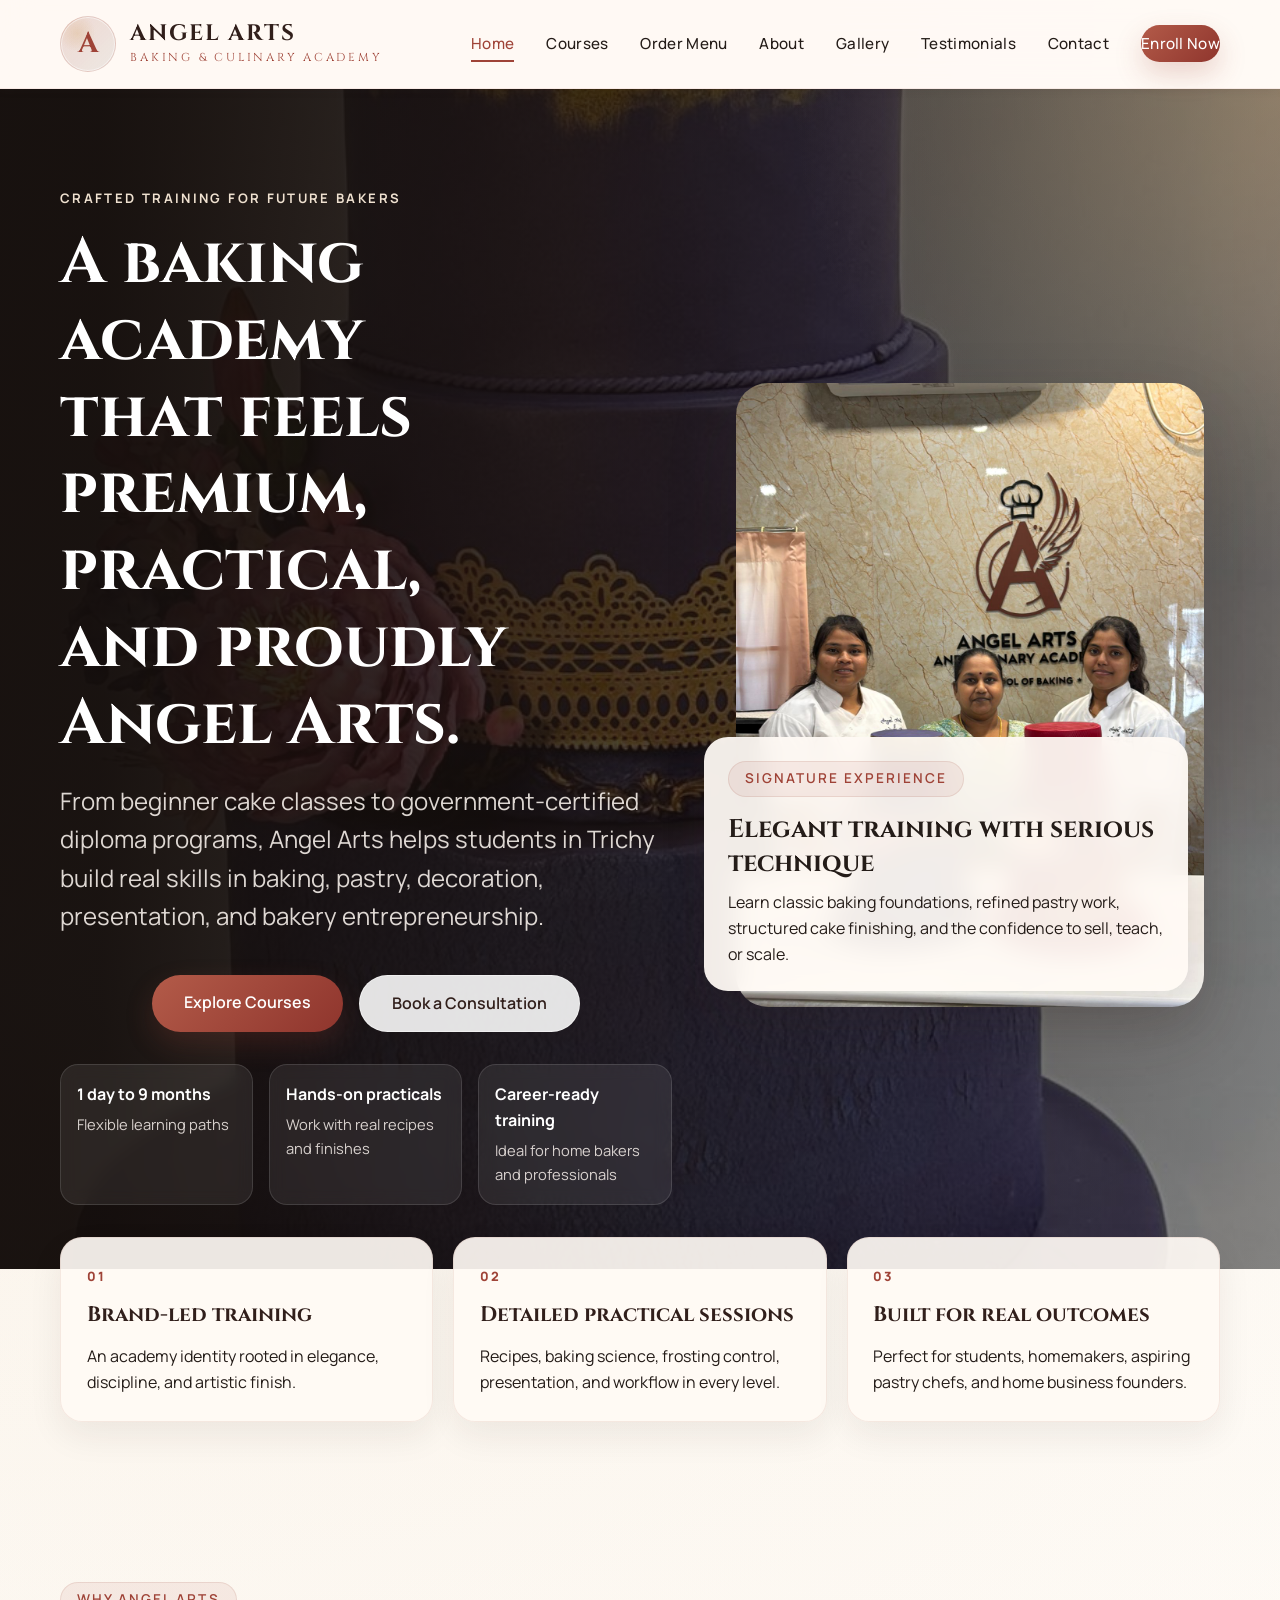
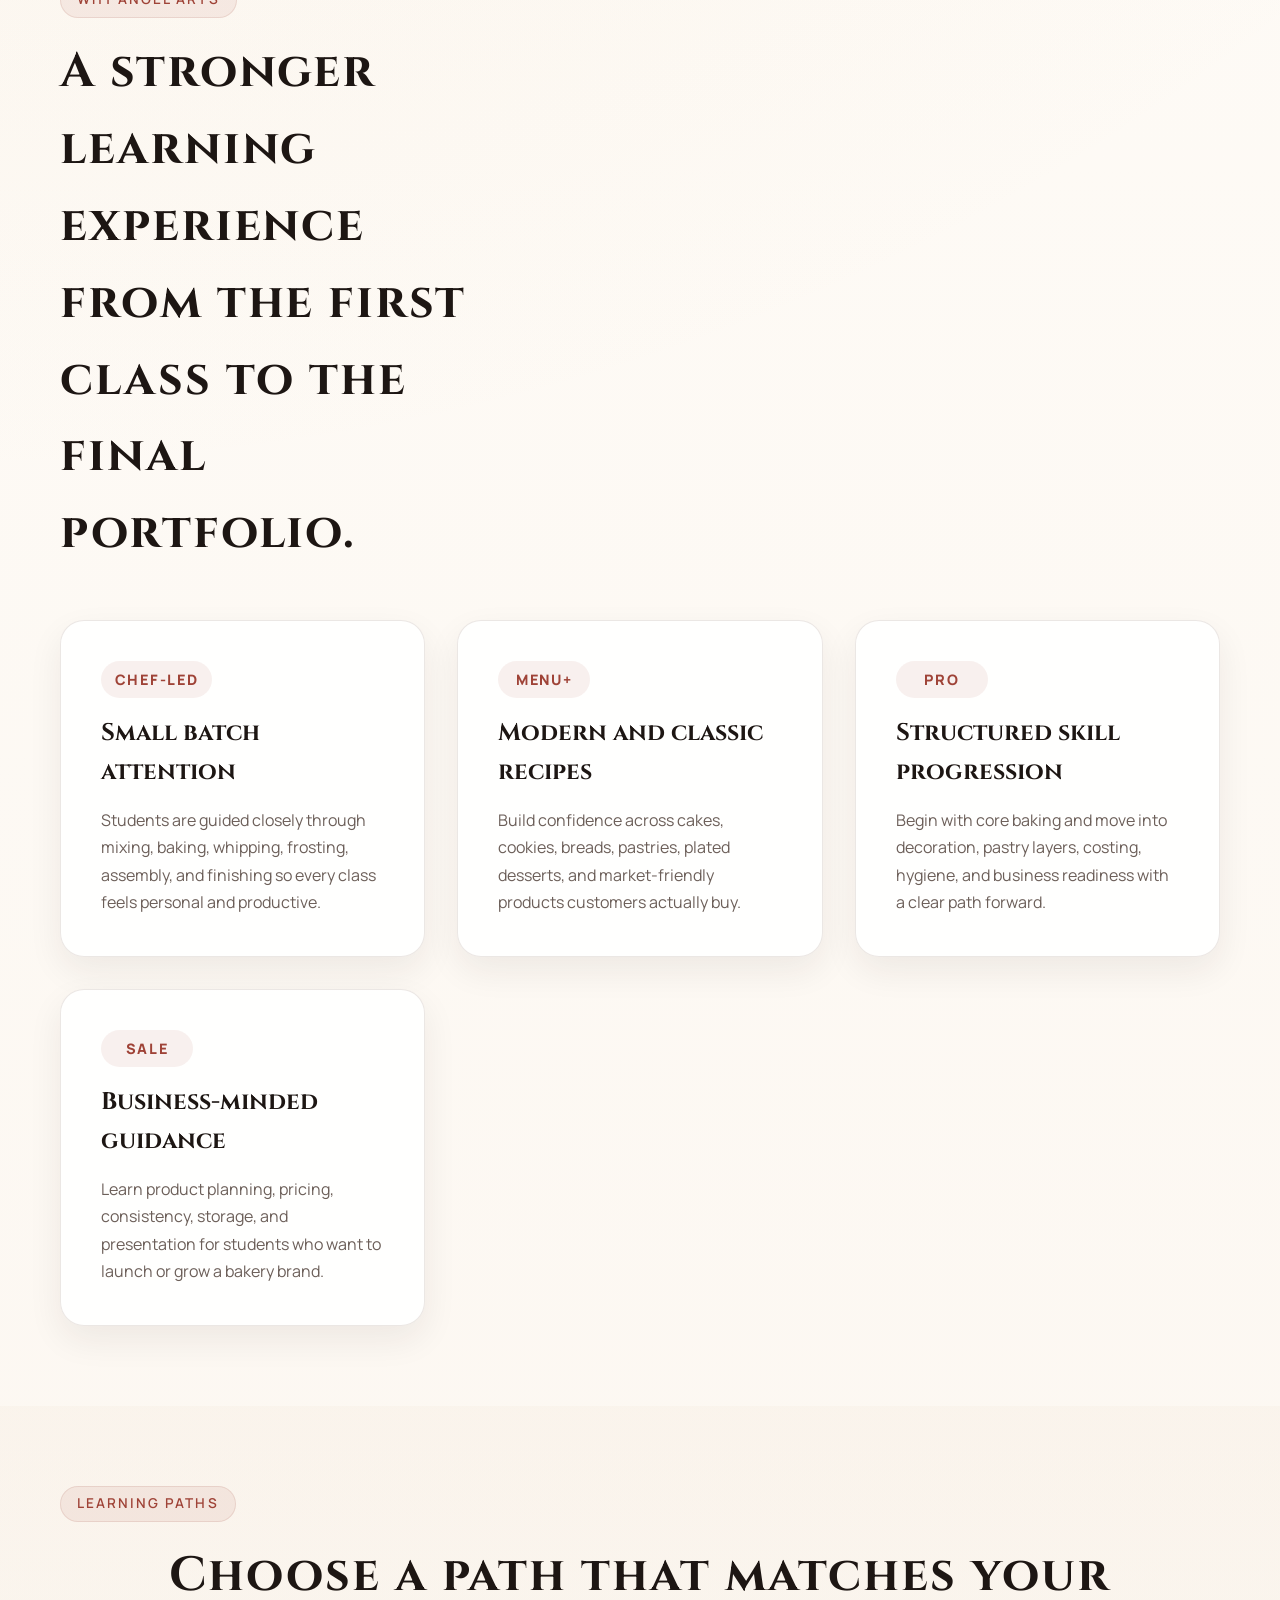
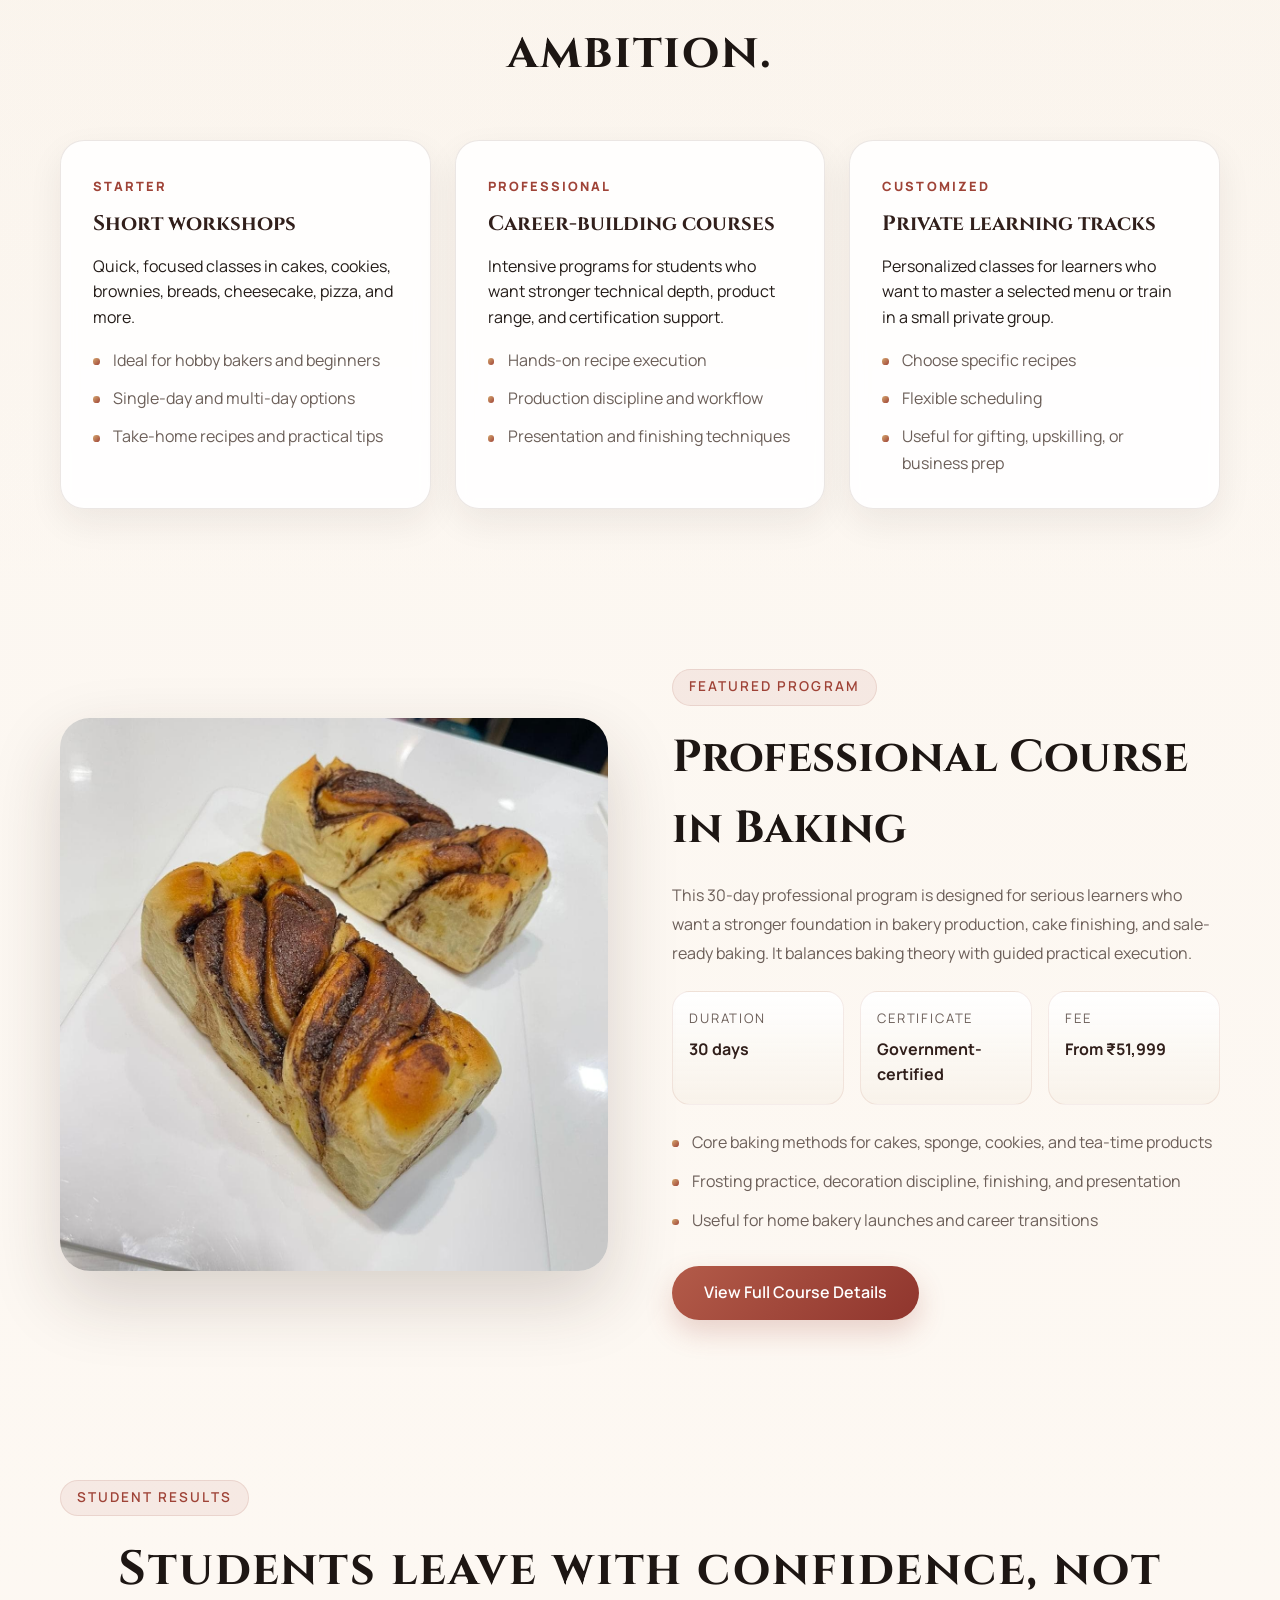
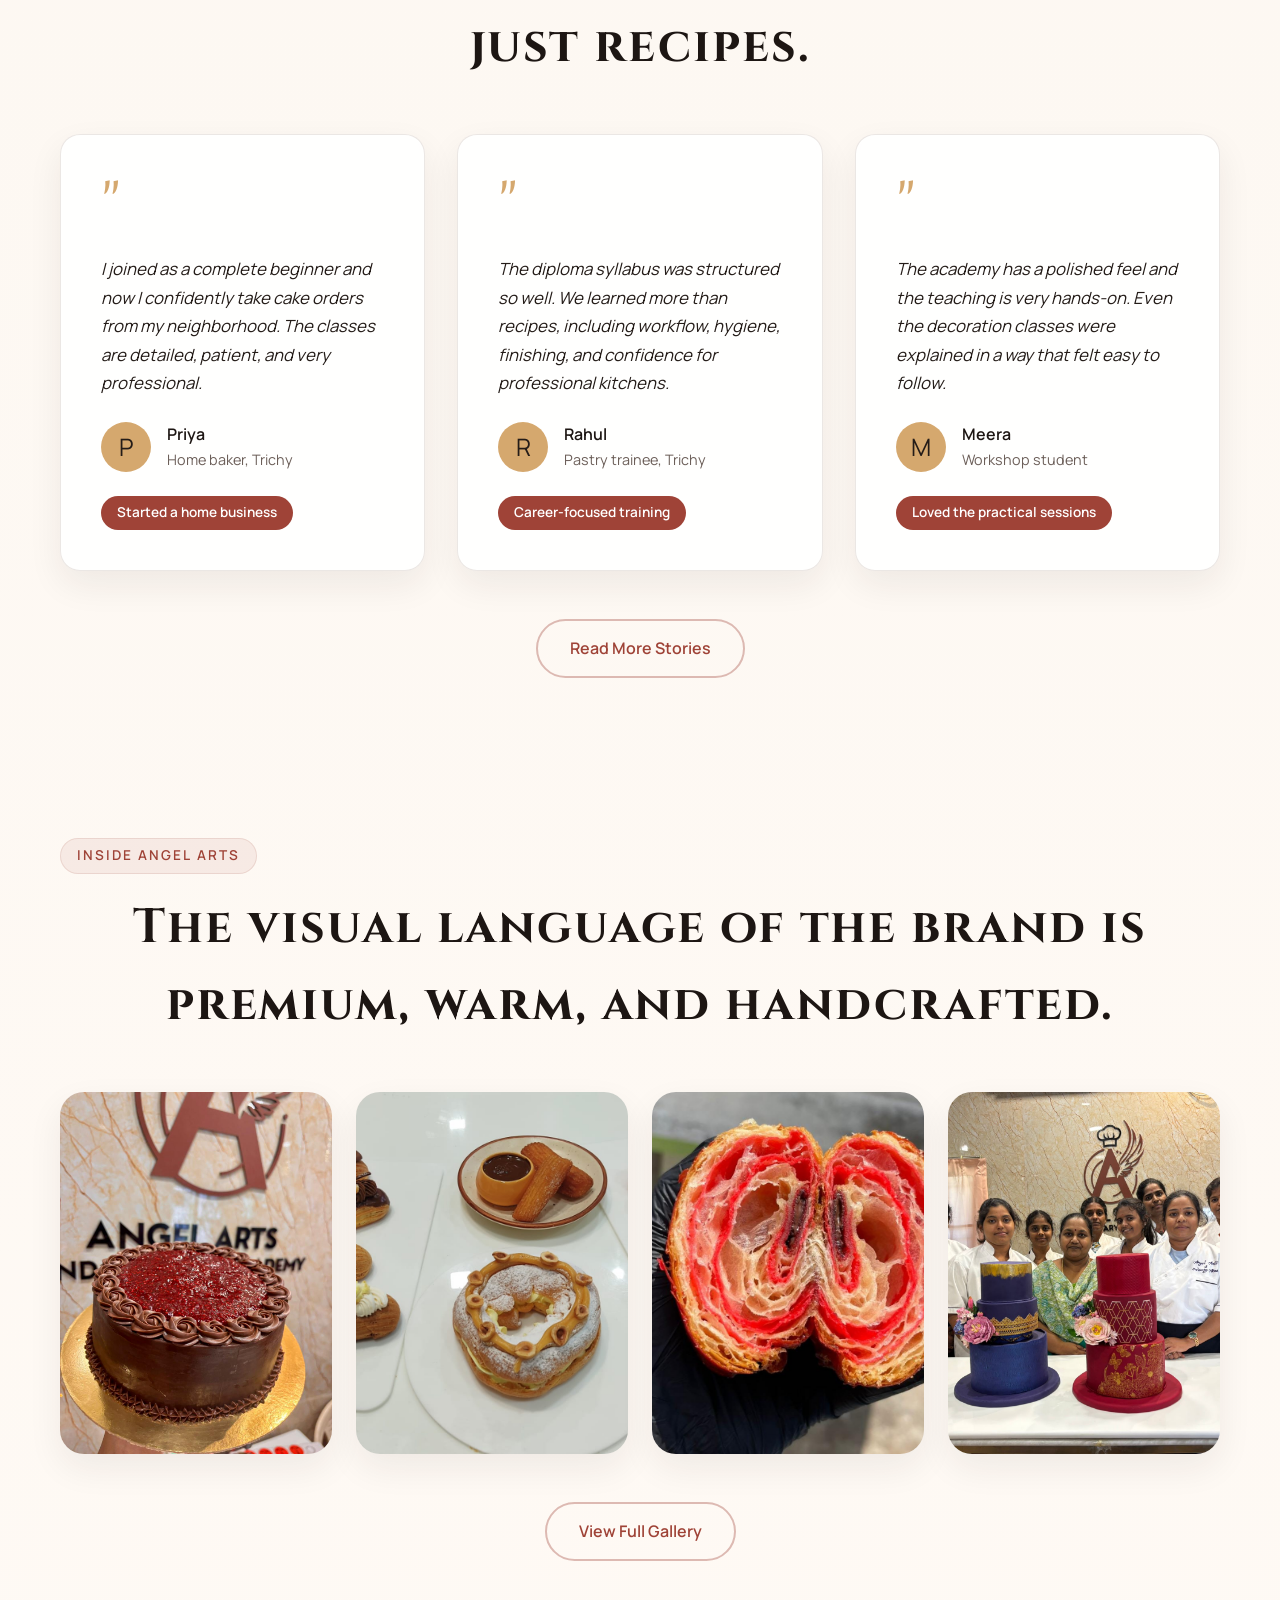
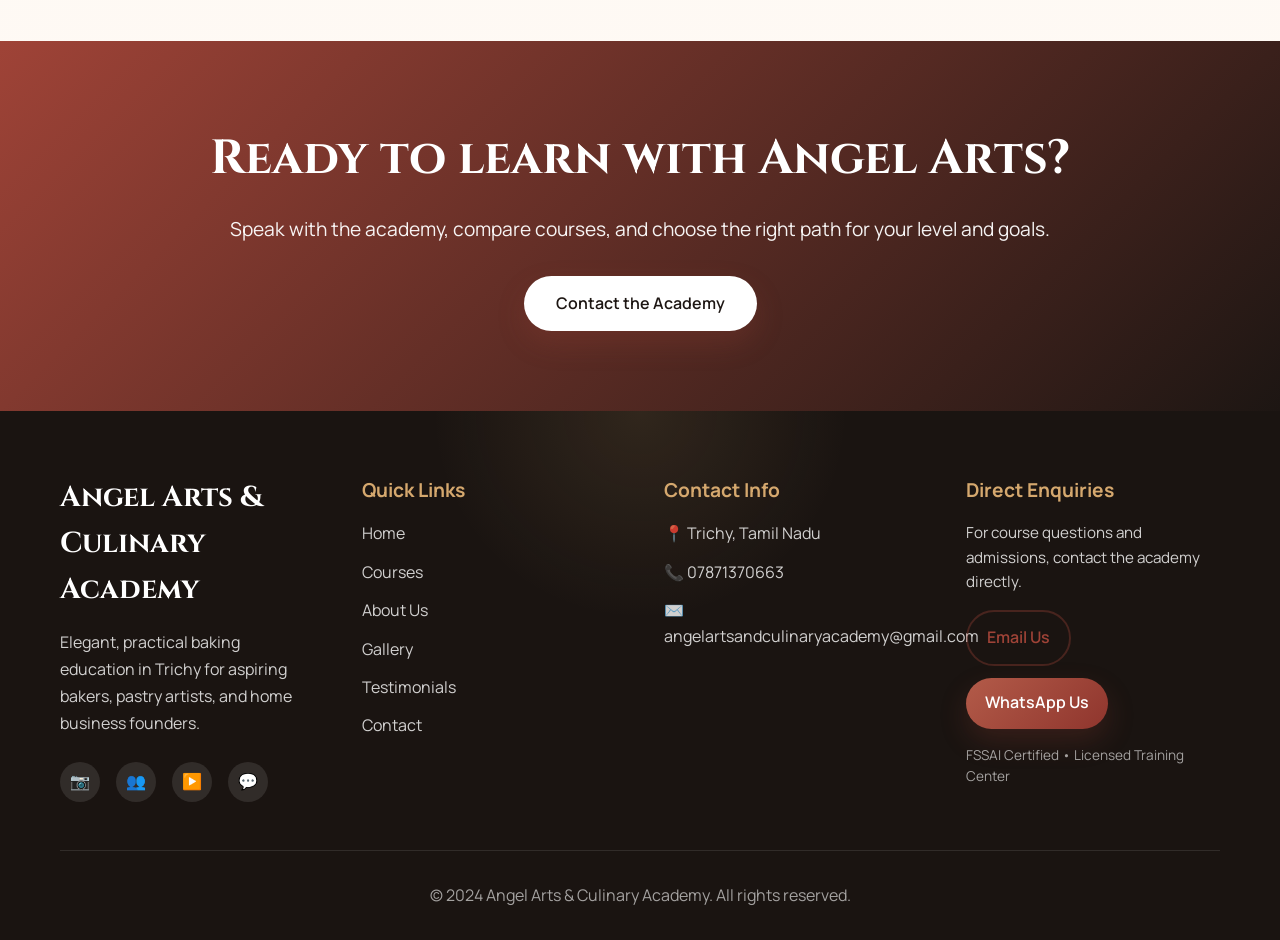
==== commit e6932c33: "Reorganize gallery and include all photos" ====
--- a/index.html
+++ b/index.html
@@ -26,9 +26,9 @@
       "telephone": "07871370663",
       "url": "https://angelartsacademy.com",
       "sameAs": [
-        "https://www.instagram.com/angelartsacademy",
-        "https://www.facebook.com/angelartsacademy",
-        "https://www.youtube.com/@angelartsacademy"
+        "https://www.instagram.com/angelartsandculinaryacademy?utm_source=qr&igsh=anhyY2FqeThuaDl3",
+        "https://www.facebook.com/share/1C7Epf16i3/",
+        "https://www.youtube.com/@AngelArtsandCulinaryAcademy/shorts"
       ]
     }
     </script>
@@ -93,13 +93,6 @@
                 </div>
             </div>
             <div class="hero-panel">
-                <div class="brand-seal">
-                    <span class="brand-seal-mark">A</span>
-                    <div>
-                        <p class="brand-seal-title">Angel Arts</p>
-                        <p class="brand-seal-copy">Culinary Academy<br>Craft of Kings</p>
-                    </div>
-                </div>
                 <div class="hero-showcase">
                     <img src="gallery/weddingcake.jpeg" alt="Signature cake by Angel Arts">
                     <div class="hero-showcase-card">
@@ -314,9 +307,9 @@
                     <h3 class="footer-logo">Angel Arts & Culinary Academy</h3>
                     <p class="footer-tagline">Elegant, practical baking education in Trichy for aspiring bakers, pastry artists, and home business founders.</p>
                     <div class="social-links">
-                        <a href="https://www.instagram.com/angelartsacademy" target="_blank" rel="noopener" aria-label="Instagram"><span>📷</span></a>
-                        <a href="https://www.facebook.com/angelartsacademy" target="_blank" rel="noopener" aria-label="Facebook"><span>👥</span></a>
-                        <a href="https://www.youtube.com/@angelartsacademy" target="_blank" rel="noopener" aria-label="YouTube"><span>▶️</span></a>
+                        <a href="https://www.instagram.com/angelartsandculinaryacademy?utm_source=qr&igsh=anhyY2FqeThuaDl3" target="_blank" rel="noopener" aria-label="Instagram"><span>📷</span></a>
+                        <a href="https://www.facebook.com/share/1C7Epf16i3/" target="_blank" rel="noopener" aria-label="Facebook"><span>👥</span></a>
+                        <a href="https://www.youtube.com/@AngelArtsandCulinaryAcademy/shorts" target="_blank" rel="noopener" aria-label="YouTube"><span>▶️</span></a>
                         <a href="https://wa.me/917871370663" target="_blank" rel="noopener" aria-label="WhatsApp"><span>💬</span></a>
                     </div>
                 </div>
@@ -382,6 +375,16 @@
                         <option value="Diploma in Bakery & French Pastries (4 months)">Diploma in Bakery & French Pastries (4 months)</option>
                         <option value="Professional Course in Bakery & Confectionery (2 months)">Professional Course in Bakery & Confectionery (2 months)</option>
                         <option value="Professional Course in Baking (30 days)">Professional Course in Baking (30 days)</option>
+                        <option value="BASIC CAKE BAKING & FROSTING (Level 1)">BASIC CAKE BAKING & FROSTING (Level 1)</option>
+                        <option value="BASIC CAKE BAKING & FROSTING (Level 2)">BASIC CAKE BAKING & FROSTING (Level 2)</option>
+                        <option value="CAKE BAKING & FROSTING (Level 3)">CAKE BAKING & FROSTING (Level 3)</option>
+                        <option value="CAKE AND CAKE DECORATION">CAKE AND CAKE DECORATION</option>
+                        <option value="ADVANCE IN BAKING">ADVANCE IN BAKING</option>
+                        <option value="COOKIES">COOKIES</option>
+                        <option value="BREADS">BREADS</option>
+                        <option value="CHEESECAKE">CHEESECAKE</option>
+                        <option value="BOBA MILKSHAKE">BOBA MILKSHAKE</option>
+                        <option value="CUSTOMIZED CLASS — Cakes, Cookies & Brownies">CUSTOMIZED CLASS — Cakes, Cookies & Brownies</option>
                         <option value="Trial Class">Trial Class</option>
                     </select>
                 </div>
--- a/css/styles.css
+++ b/css/styles.css
@@ -1070,6 +1070,29 @@
     padding: 4rem 0;
 }
 
+.gallery-intro {
+    text-align: center;
+    max-width: 760px;
+    margin: 0 auto 2.5rem;
+}
+
+.gallery-summary {
+    display: flex;
+    justify-content: center;
+    gap: 0.75rem;
+    flex-wrap: wrap;
+    margin-top: 1.25rem;
+}
+
+.gallery-summary span {
+    padding: 0.65rem 1rem;
+    border-radius: 999px;
+    background: rgba(210, 120, 140, 0.1);
+    color: var(--text-dark);
+    font-weight: 600;
+    border: 1px solid rgba(210, 120, 140, 0.18);
+}
+
 .gallery-filters {
     display: flex;
     gap: 1rem;
@@ -1109,6 +1132,7 @@
     cursor: pointer;
     box-shadow: var(--shadow-sm);
     transition: all 0.3s ease;
+    opacity: 1;
 }
 
 .gallery-item-full:hover {
@@ -1924,48 +1948,6 @@
     position: relative;
 }
 
-.brand-seal {
-    position: absolute;
-    top: -2rem;
-    right: 1rem;
-    display: flex;
-    align-items: center;
-    gap: 1rem;
-    padding: 1rem 1.15rem;
-    border-radius: 22px;
-    background: rgba(255, 247, 238, 0.92);
-    color: var(--brand-ink);
-    box-shadow: var(--shadow-lg);
-    z-index: 2;
-}
-
-.brand-seal-mark {
-    width: 58px;
-    height: 58px;
-    display: inline-flex;
-    align-items: center;
-    justify-content: center;
-    border-radius: 50%;
-    border: 1px solid rgba(159, 67, 55, 0.18);
-    color: var(--bakers-rose);
-    font-family: var(--font-headline);
-    font-size: 1.9rem;
-}
-
-.brand-seal-title {
-    font-family: var(--font-headline);
-    font-weight: 700;
-    letter-spacing: 0.08em;
-    text-transform: uppercase;
-}
-
-.brand-seal-copy {
-    margin-top: 0.2rem;
-    color: var(--brand-muted);
-    font-size: 0.85rem;
-    line-height: 1.45;
-}
-
 .hero-showcase {
     position: relative;
     min-height: 620px;
@@ -2416,11 +2398,6 @@
         grid-template-columns: 1fr;
     }
 
-    .brand-seal {
-        position: static;
-        margin-bottom: 1rem;
-    }
-
     .hero-showcase {
         min-height: auto;
         padding: 0;
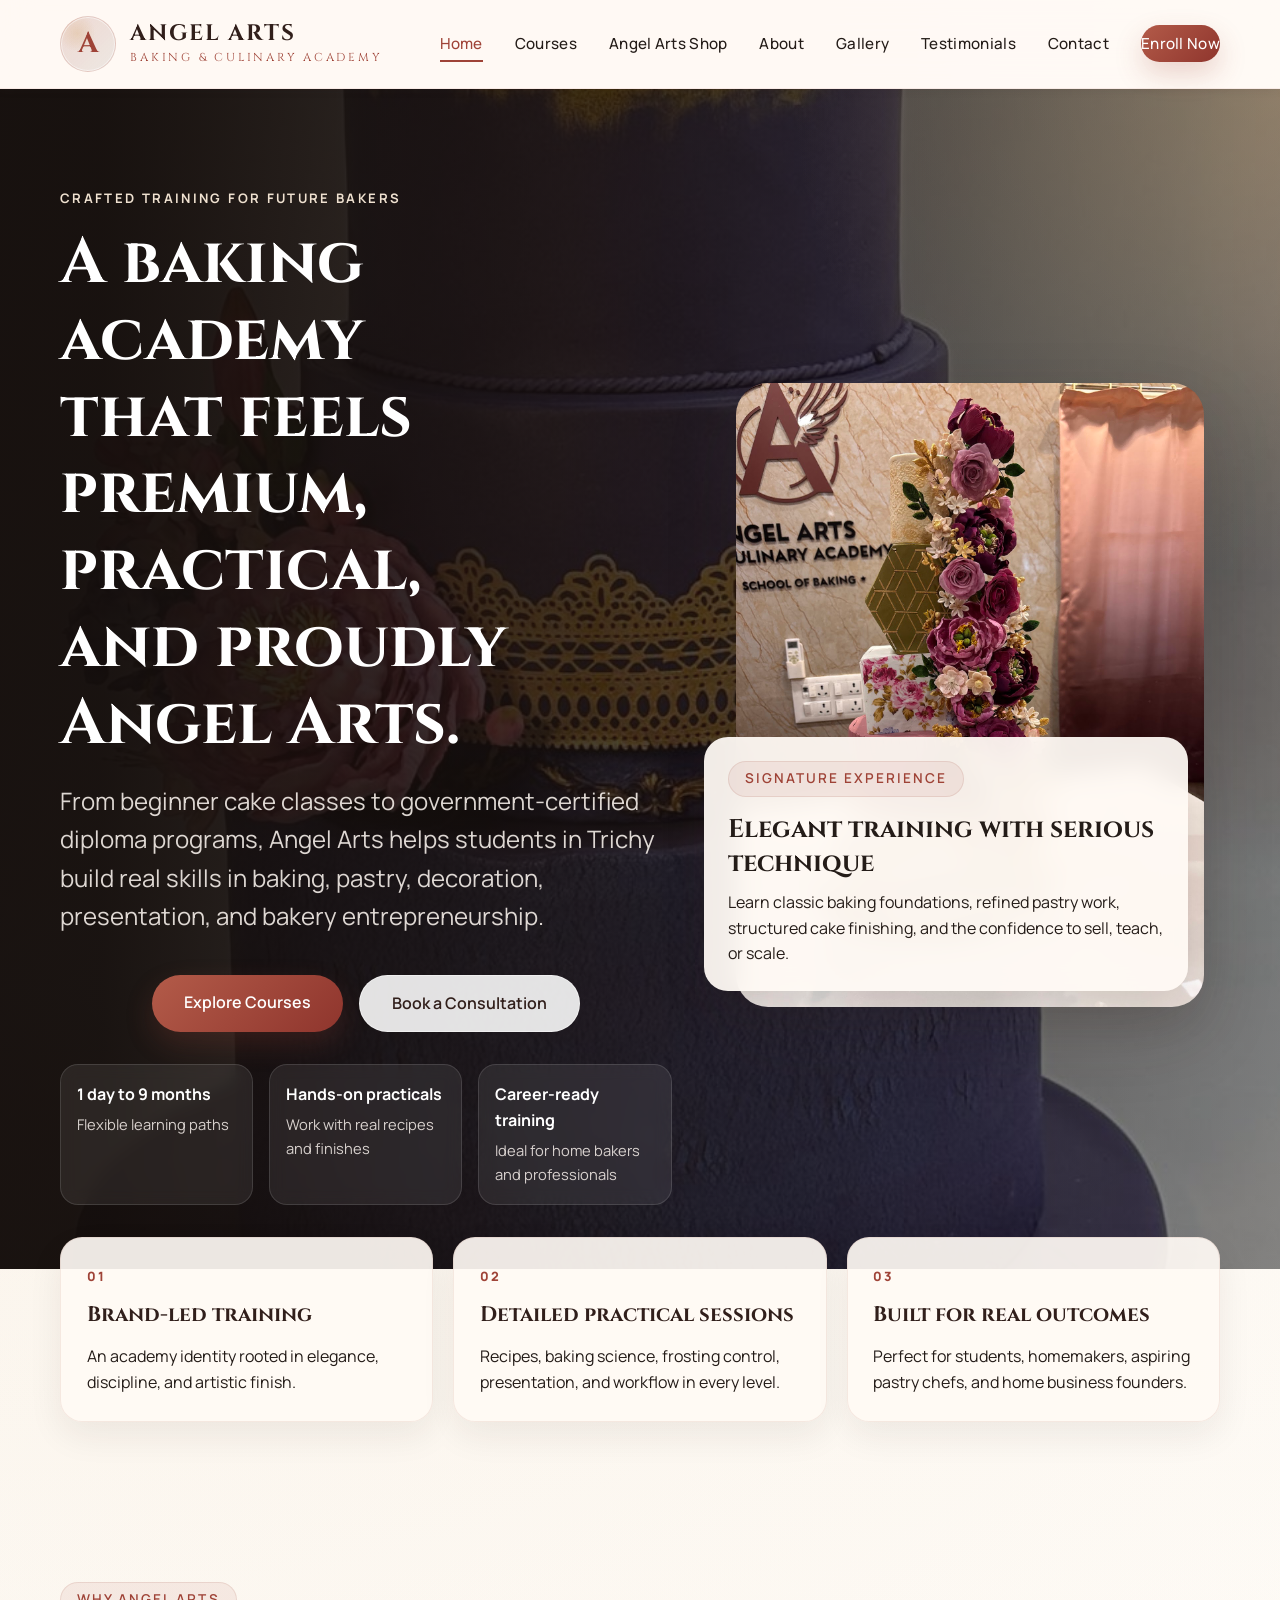
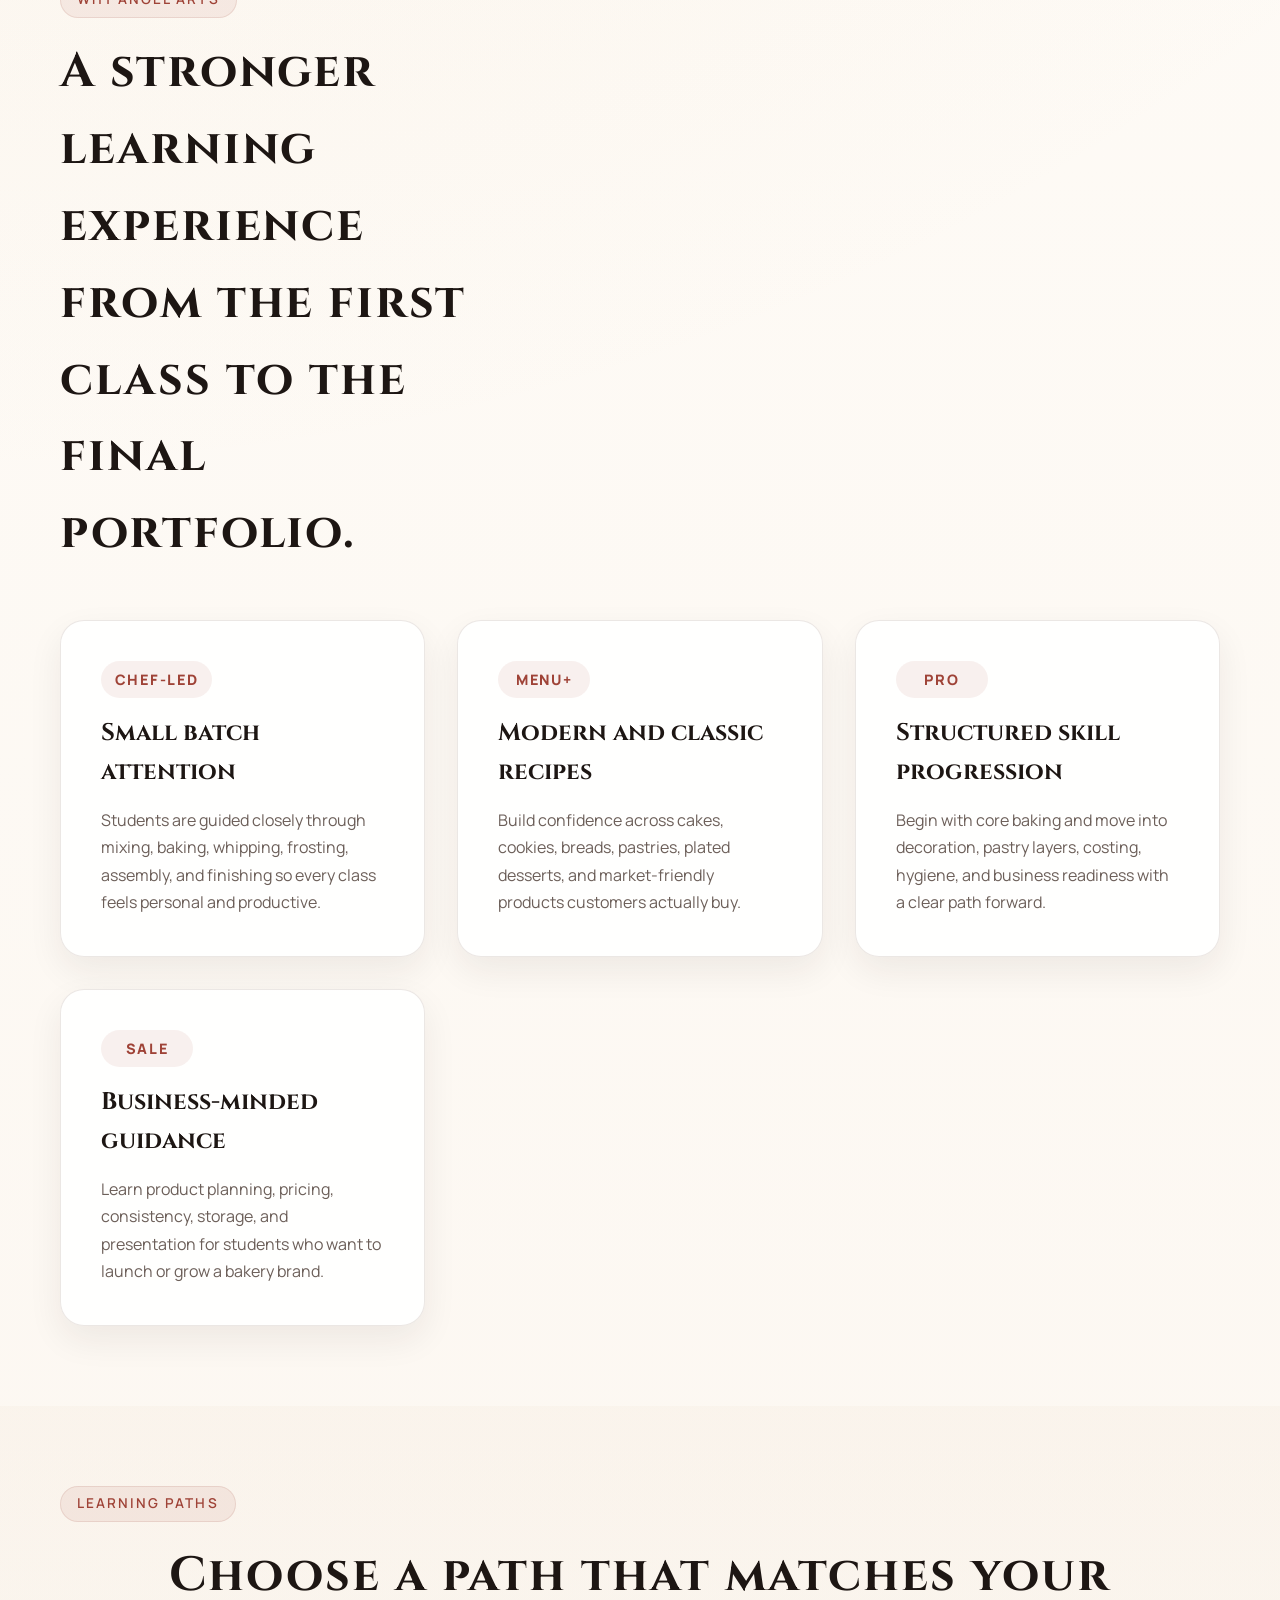
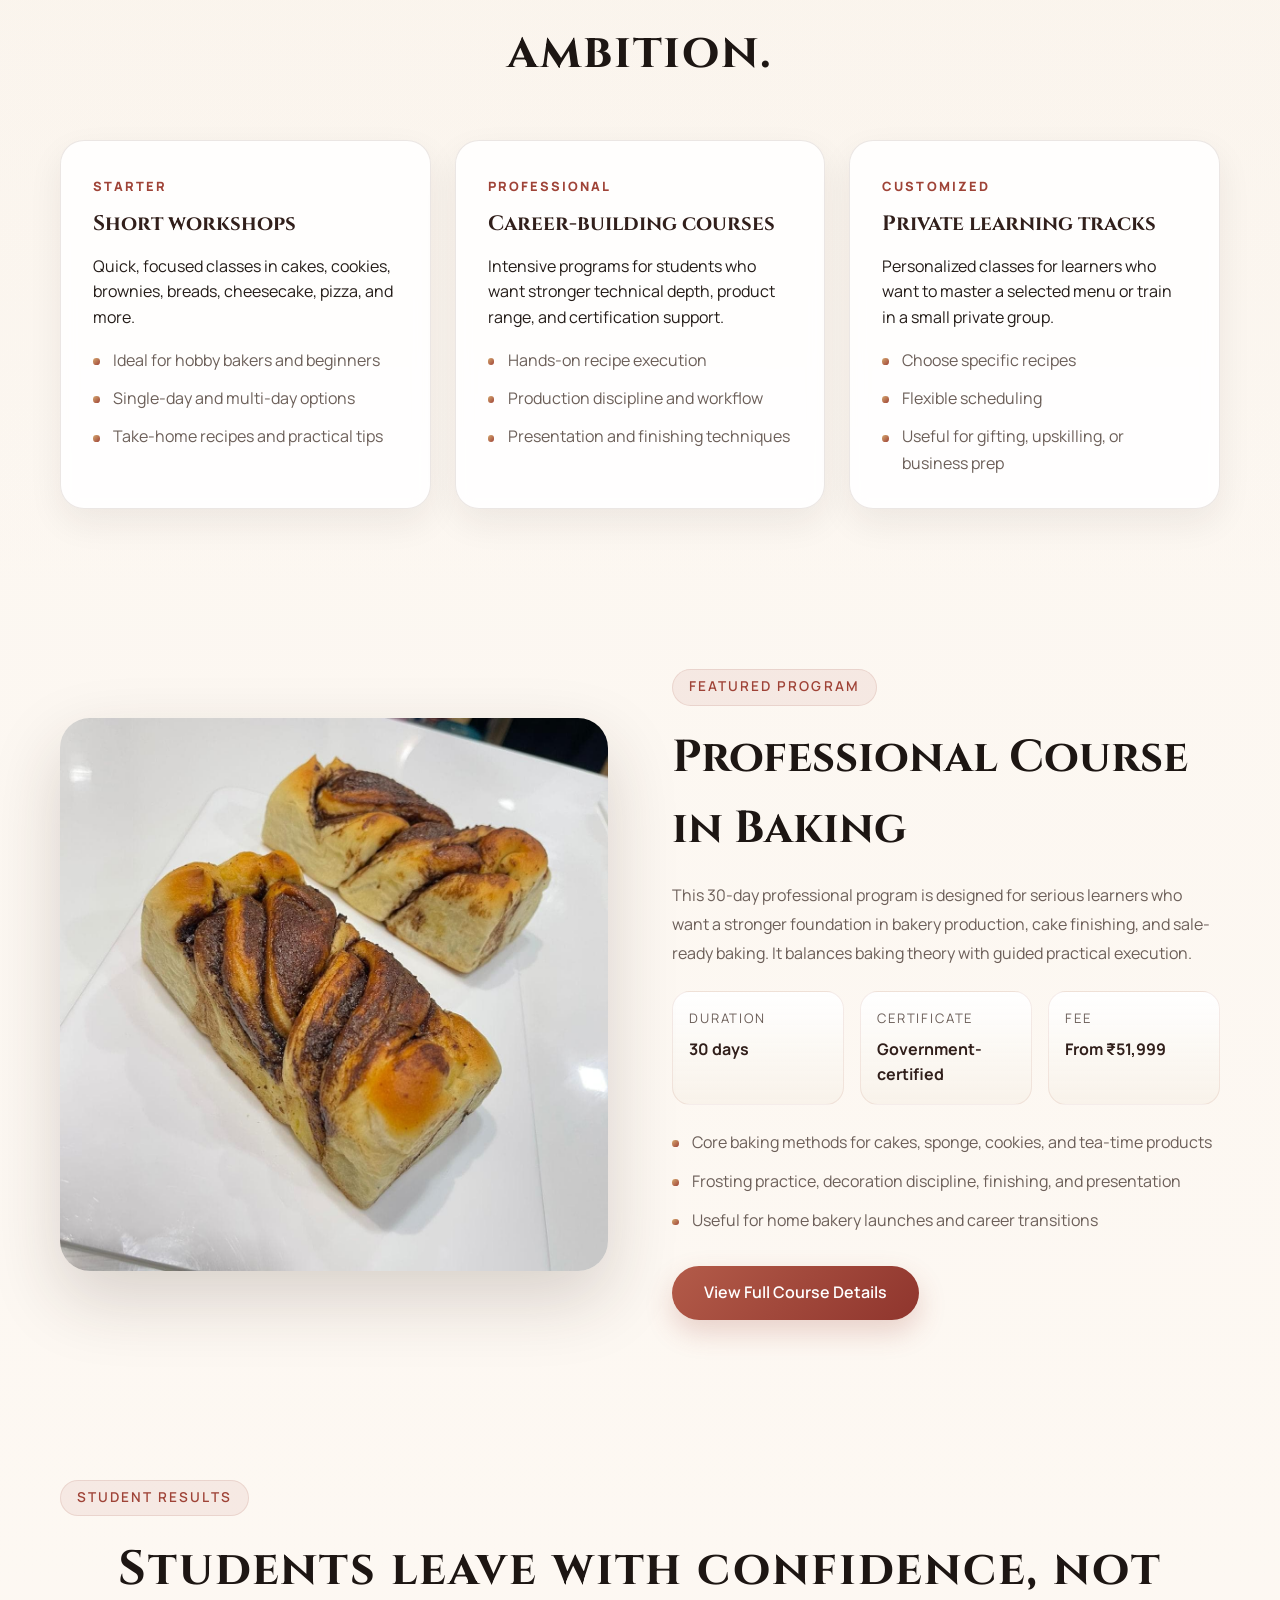
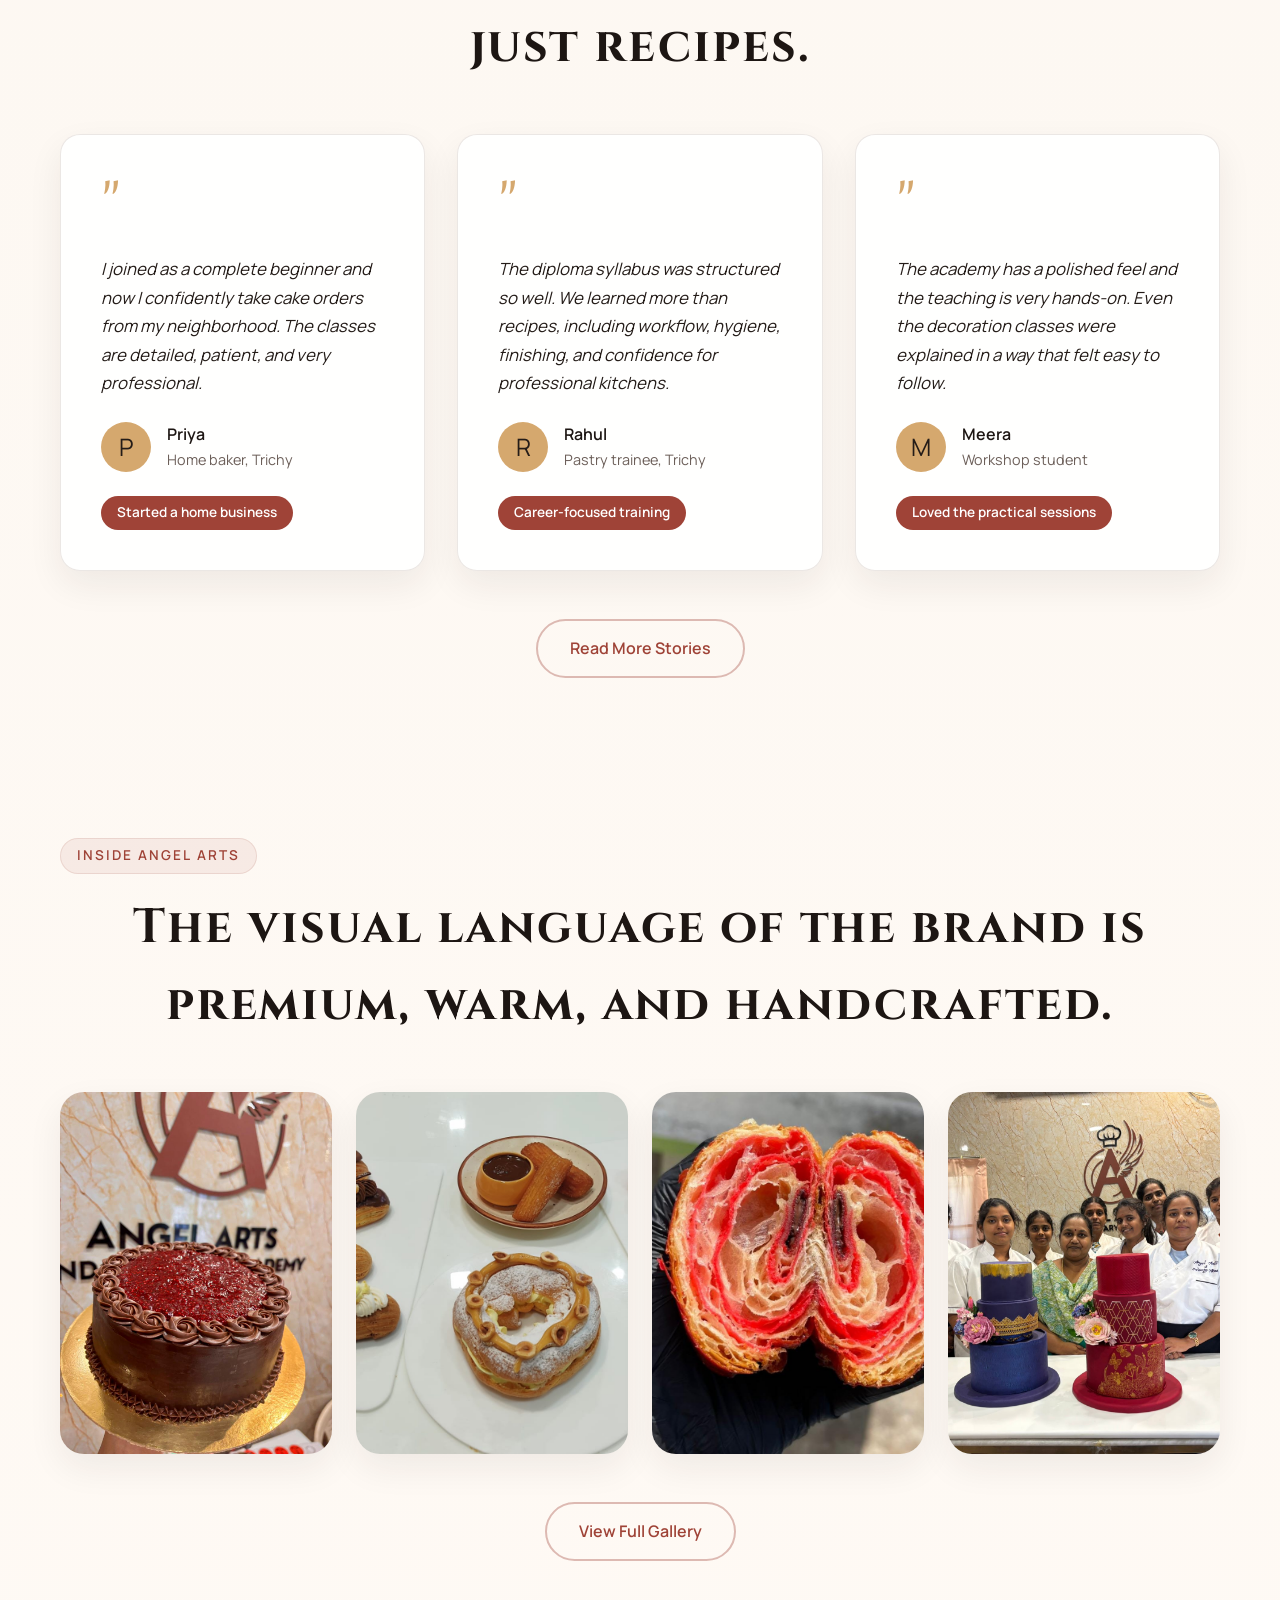
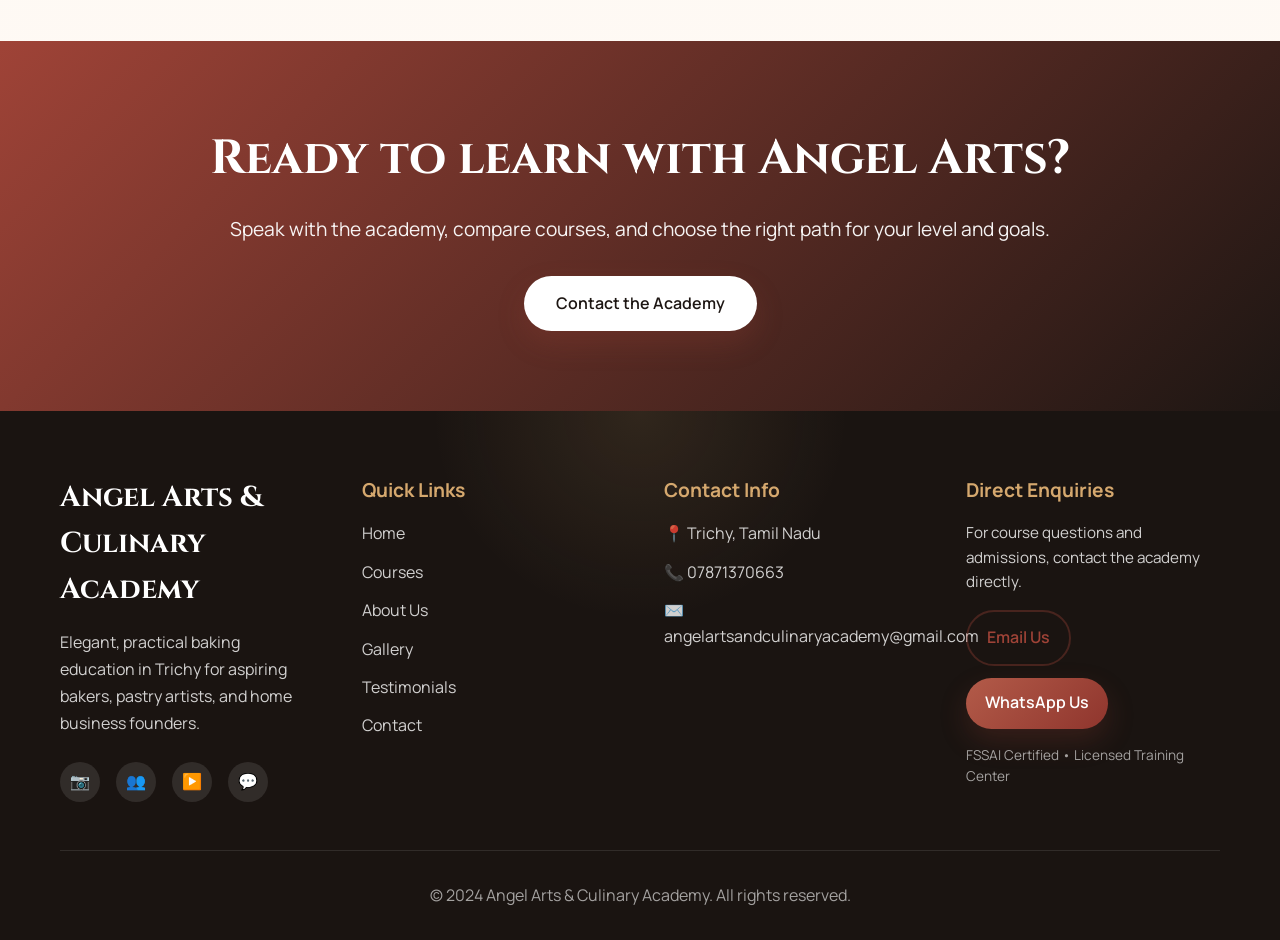
==== commit 31847f0b: "Revamp website design and content" ====
--- a/index.html
+++ b/index.html
@@ -54,7 +54,7 @@
                 <ul class="nav-menu" id="navMenu">
                     <li><a href="index.html" class="active">Home</a></li>
                     <li><a href="courses.html">Courses</a></li>
-                    <li><a href="menu.html">Order Menu</a></li>
+                    <li><a href="shop/index.html">Angel Arts Shop</a></li>
                     <li><a href="about.html">About</a></li>
                     <li><a href="gallery.html">Gallery</a></li>
                     <li><a href="testimonials.html">Testimonials</a></li>
@@ -94,7 +94,7 @@
             </div>
             <div class="hero-panel">
                 <div class="hero-showcase">
-                    <img src="gallery/weddingcake.jpeg" alt="Signature cake by Angel Arts">
+                    <img src="gallery/Cakes/wedding cake 2026 3.png" alt="Pink floral wedding cake by Angel Arts">
                     <div class="hero-showcase-card">
                         <span class="section-label">Signature Experience</span>
                         <h2>Elegant training with serious technique</h2>
@@ -197,7 +197,7 @@
         <div class="container">
             <div class="featured-course-content">
                 <div class="featured-course-image">
-                    <img src="gallery/babka.jpeg" alt="Professional baking course at Angel Arts">
+                    <img src="gallery/Breads/babka.jpeg" alt="Professional baking course at Angel Arts">
                 </div>
                 <div class="featured-course-text">
                     <span class="section-label">Featured Program</span>
@@ -281,10 +281,10 @@
             <span class="section-label">Inside Angel Arts</span>
             <h2 class="section-title">The visual language of the brand is premium, warm, and handcrafted.</h2>
             <div class="gallery-grid gallery-grid-rich">
-                <div class="gallery-item"><img src="gallery/Chocolate_Raspberrycake.jpeg" alt="Finished celebration cake"></div>
-                <div class="gallery-item"><img src="gallery/classic dessert.jpeg" alt="Plated dessert by Angel Arts"></div>
-                <div class="gallery-item"><img src="gallery/croissant.jpeg" alt="Freshly baked croissant"></div>
-                <div class="gallery-item"><img src="gallery/studentwork1.jpeg" alt="Student cake work"></div>
+                <div class="gallery-item"><img src="gallery/Cakes/Chocolate_Raspberrycake.jpeg" alt="Finished celebration cake"></div>
+                <div class="gallery-item"><img src="gallery/Desserts/classic dessert.jpeg" alt="Plated dessert by Angel Arts"></div>
+                <div class="gallery-item"><img src="gallery/Breads/croissant.jpeg" alt="Freshly baked croissant"></div>
+                <div class="gallery-item"><img src="gallery/Academy/studentwork1.jpeg" alt="Student cake work"></div>
             </div>
             <div class="section-cta">
                 <a href="gallery.html" class="btn btn-outline">View Full Gallery</a>
--- a/css/styles.css
+++ b/css/styles.css
@@ -666,8 +666,10 @@
 .course-image {
     position: relative;
     width: 100%;
-    height: 220px;
+    aspect-ratio: 1 / 1;
+    height: auto;
     overflow: hidden;
+    background: #f8f3ec;
 }
 
 .course-image-placeholder {
@@ -681,12 +683,12 @@
 .course-image img {
     width: 100%;
     height: 100%;
-    object-fit: cover;
-    transform: scale(1.2); /* ⭐ zoom level */
+    object-fit: contain;
+    transform: scale(1);
 }
 
 .course-card:hover .course-image img {
-    transform: scale(1.05);
+    transform: scale(1);
 }
 
 
@@ -1148,7 +1150,17 @@
     transition: transform 0.4s ease;
 }
 
-.gallery-item-full:hover img {
+.gallery-item-full video {
+    width: 100%;
+    height: 100%;
+    aspect-ratio: 1 / 1;
+    object-fit: cover;
+    display: block;
+    transition: transform 0.4s ease;
+}
+
+.gallery-item-full:hover img,
+.gallery-item-full:hover video {
     transform: scale(1.05);
 }
 .gallery-section-title {
@@ -1211,6 +1223,13 @@
     max-width: 100%;
     max-height: 80vh;
     border-radius: 10px;
+}
+
+.lightbox-content video {
+    max-width: 100%;
+    max-height: 80vh;
+    border-radius: 10px;
+    display: none;
 }
 
 .lightbox-caption {
@@ -1870,7 +1889,7 @@
 .hero-image-brand {
     background:
         linear-gradient(120deg, rgba(29, 22, 19, 0.76), rgba(29, 22, 19, 0.26)),
-        url('../gallery/blueweddingcake.jpeg') center/cover no-repeat;
+        url('../gallery/Cakes/blueweddingcake.jpeg') center/cover no-repeat;
     transform: scale(1.03);
 }
 
@@ -2173,7 +2192,7 @@
 .page-header-luxury {
     background:
         linear-gradient(120deg, rgba(29, 22, 19, 0.85), rgba(29, 22, 19, 0.62)),
-        url('../gallery/eclair.jpeg') center/cover no-repeat;
+        url('../gallery/Desserts/eclair.jpeg') center/cover no-repeat;
     padding: 5.5rem 0 4.5rem;
 }
 
@@ -2239,16 +2258,18 @@
 }
 
 .course-image {
-    height: 250px;
+    aspect-ratio: 1 / 1;
+    height: auto;
 }
 
 .course-image img {
     transform: scale(1);
     transition: transform 0.45s ease;
+    object-fit: contain;
 }
 
 .course-card:hover .course-image img {
-    transform: scale(1.06);
+    transform: scale(1);
 }
 
 .course-badge {
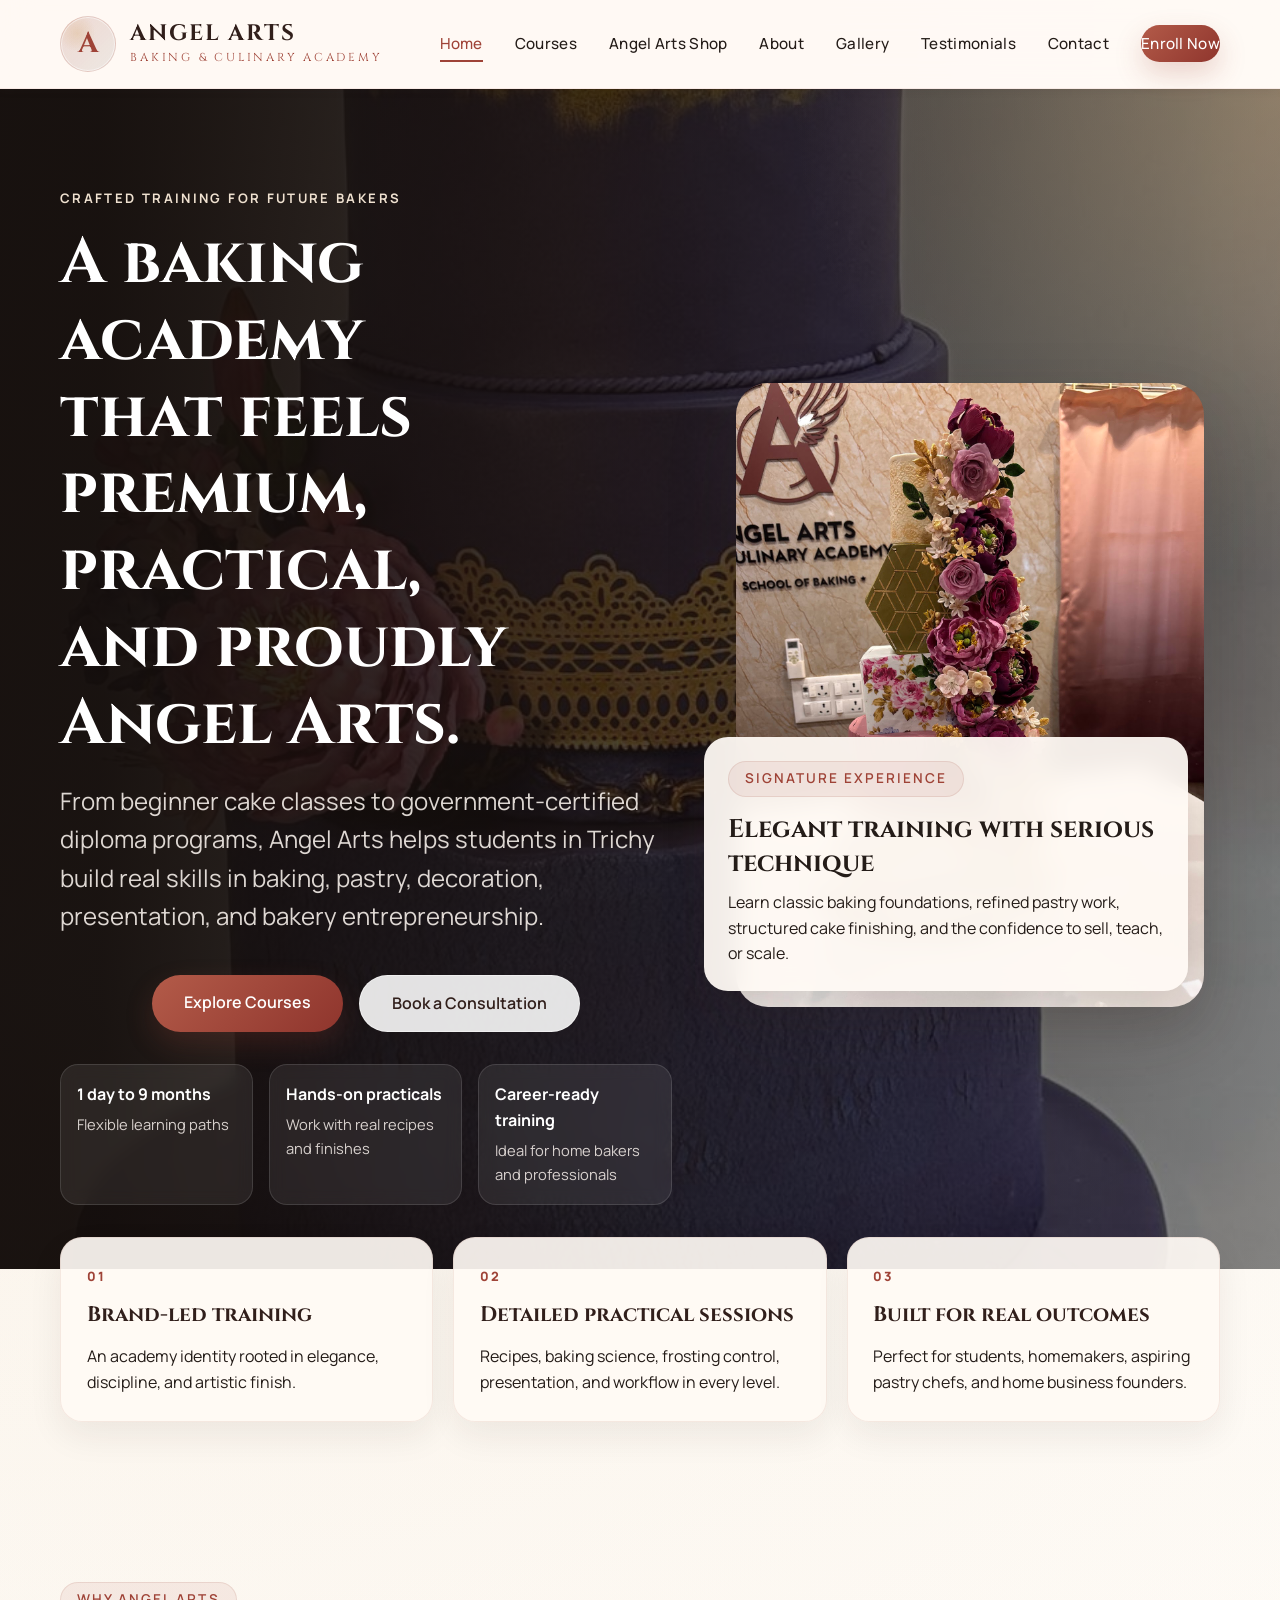
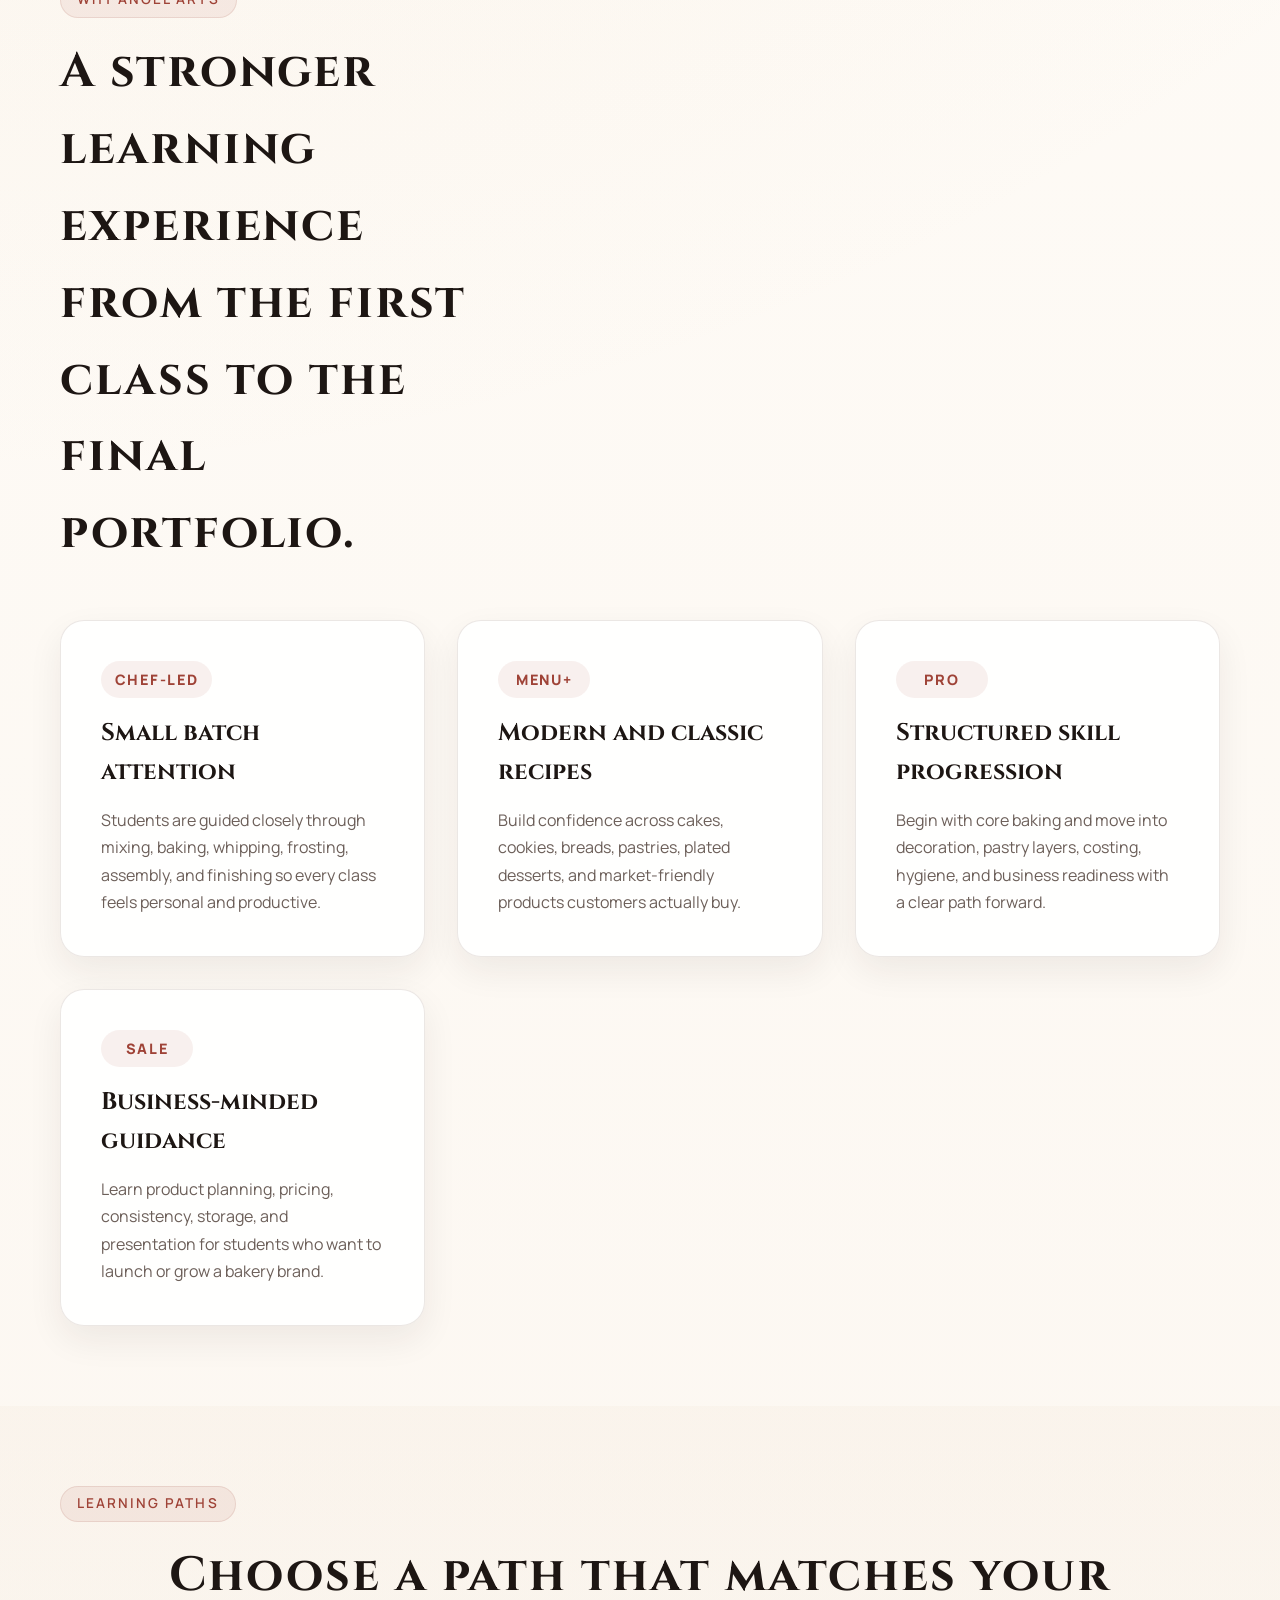
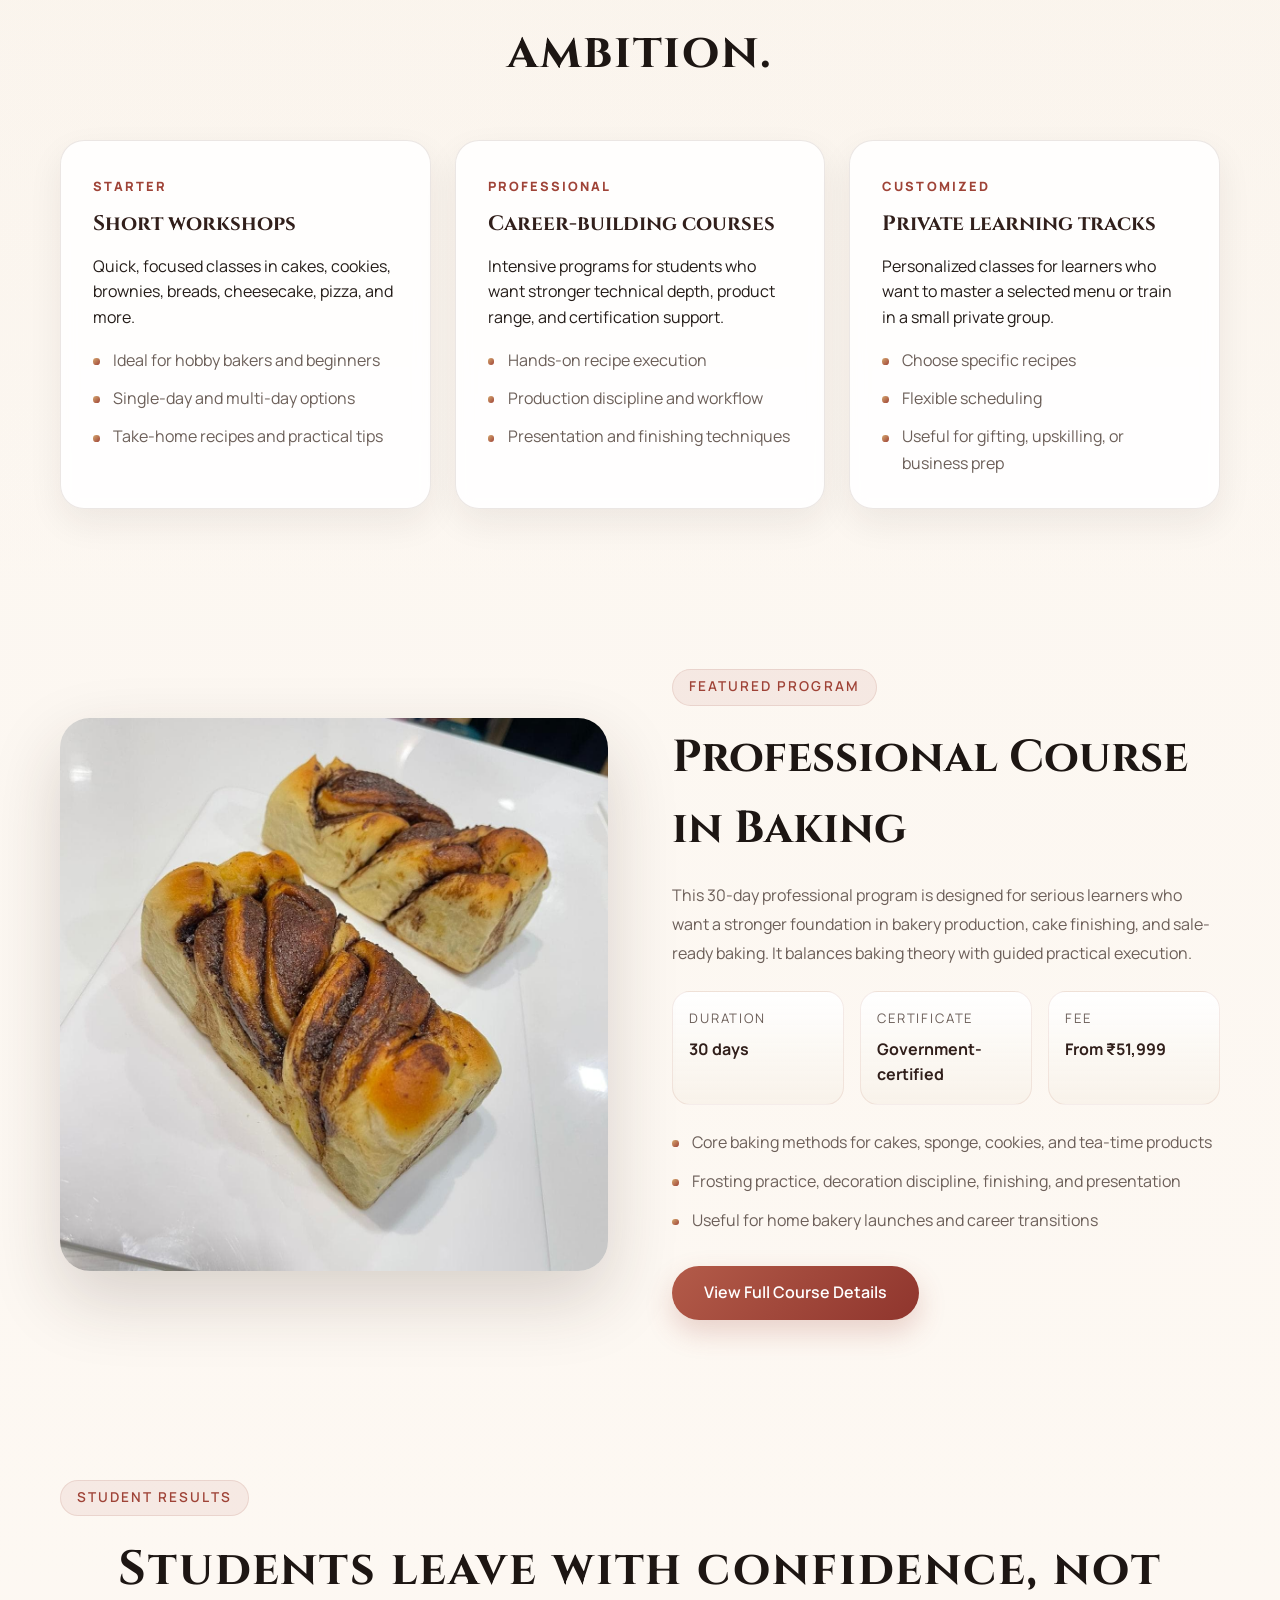
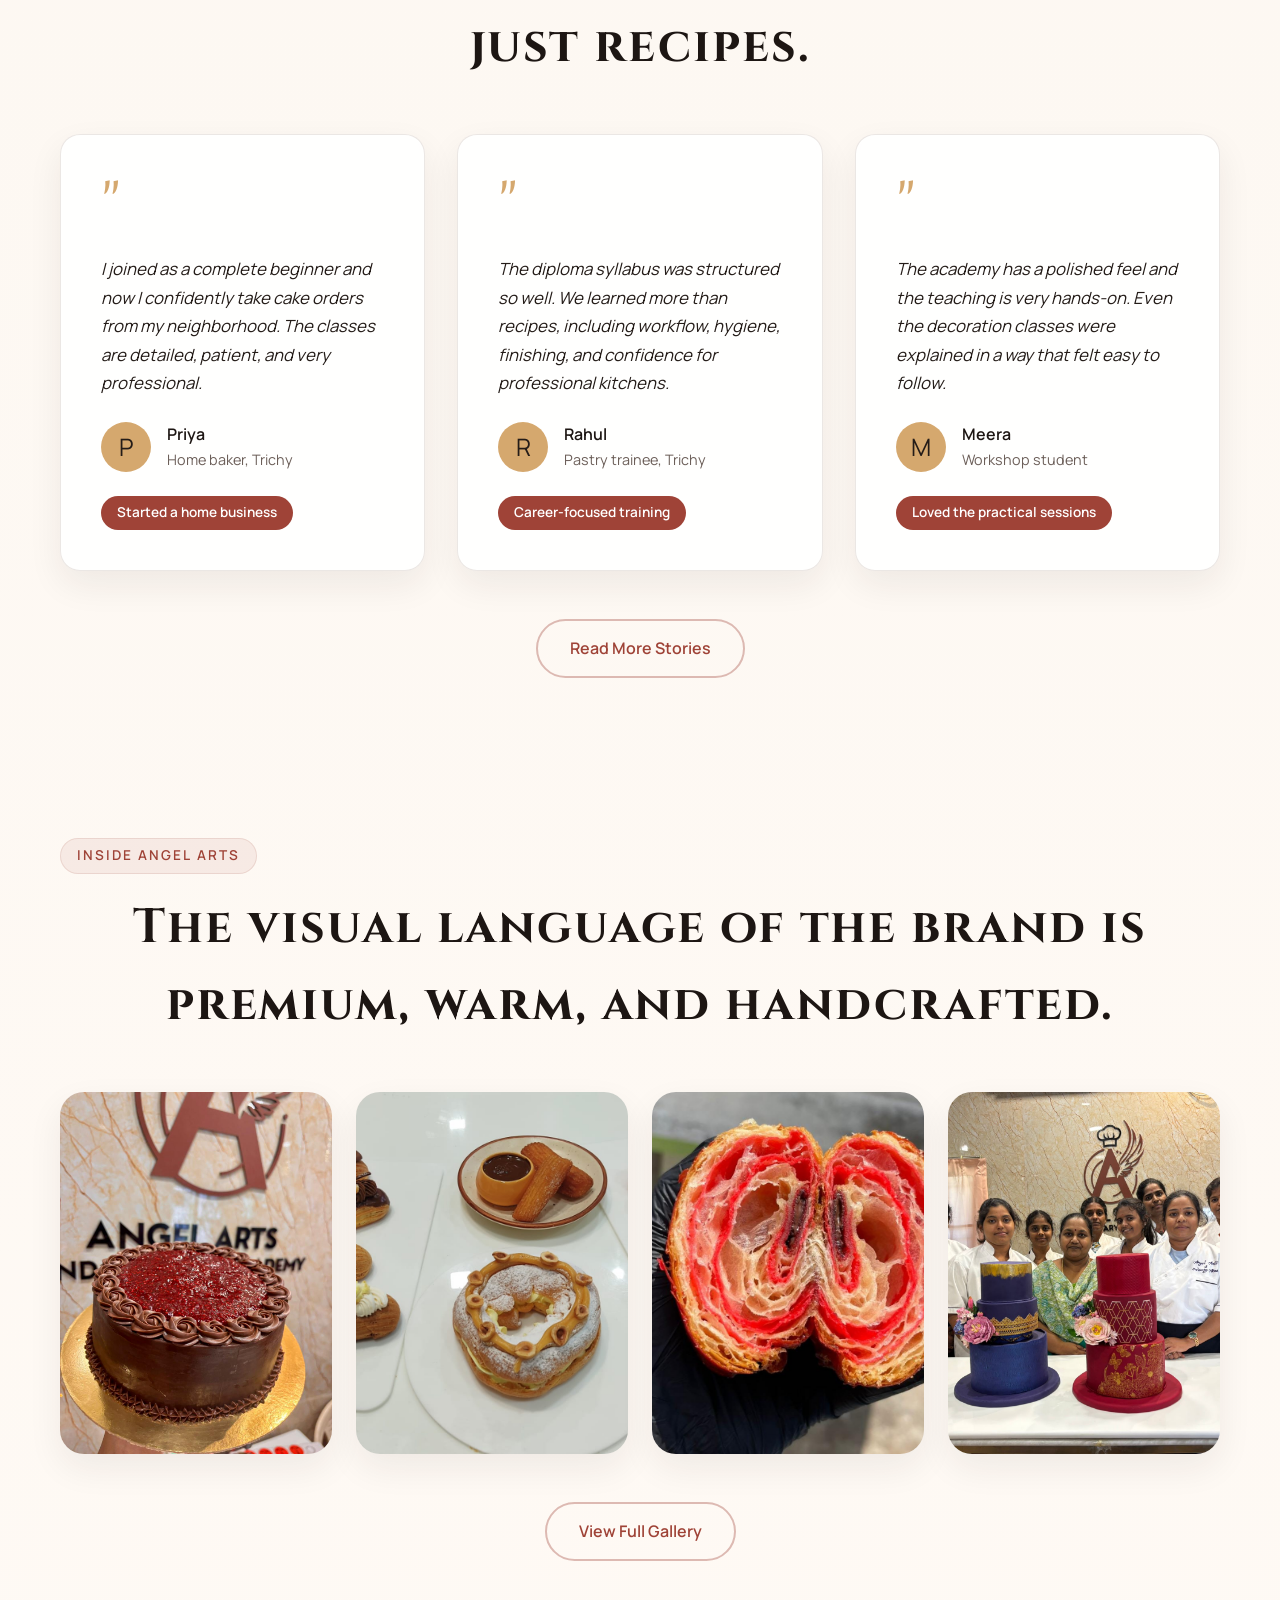
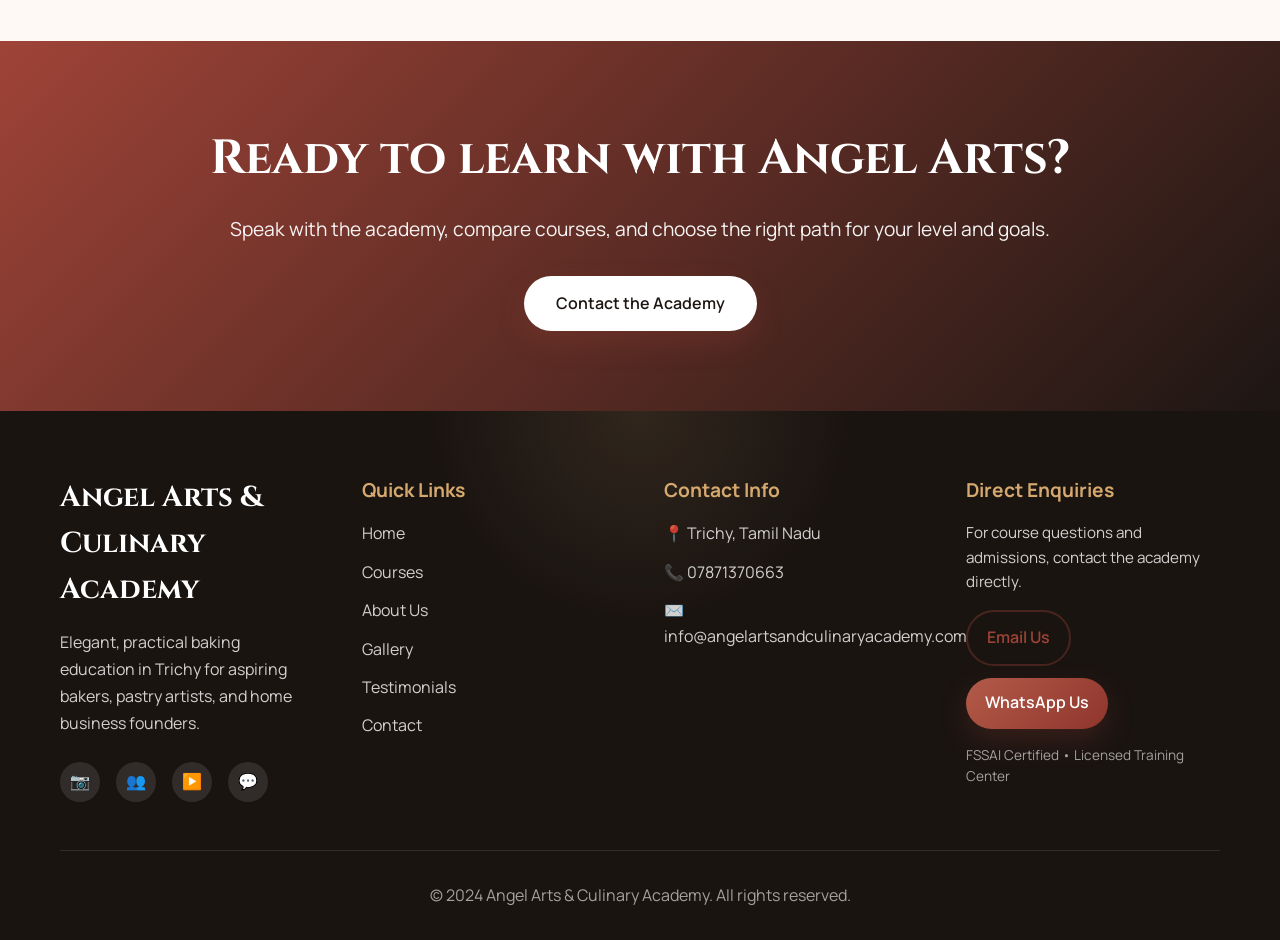
==== commit f4a92318: "Update course offerings and academy contact details" ====
--- a/index.html
+++ b/index.html
@@ -329,14 +329,14 @@
                     <ul class="footer-contact">
                         <li>📍 Trichy, Tamil Nadu</li>
                         <li><a href="tel:07871370663">📞 07871370663</a></li>
-                        <li><a href="mailto:angelartsandculinaryacademy@gmail.com">✉️ angelartsandculinaryacademy@gmail.com</a></li>
+                        <li><a href="mailto:info@angelartsandculinaryacademy.com">✉️ info@angelartsandculinaryacademy.com</a></li>
                     </ul>
                 </div>
                 <div class="footer-section">
                     <h4>Direct Enquiries</h4>
                     <p class="newsletter-text">For course questions and admissions, contact the academy directly.</p>
                     <div class="footer-contact-actions">
-                        <a href="mailto:angelartsandculinaryacademy@gmail.com" class="btn btn-outline">Email Us</a>
+                        <a href="mailto:info@angelartsandculinaryacademy.com" class="btn btn-outline">Email Us</a>
                         <a href="https://wa.me/917871370663" target="_blank" rel="noopener" class="btn btn-primary">WhatsApp Us</a>
                     </div>
                     <p class="footer-legal">FSSAI Certified • Licensed Training Center</p>
--- a/css/styles.css
+++ b/css/styles.css
@@ -638,6 +638,12 @@
     background: #fff;
 }
 
+.section-action-row {
+    display: flex;
+    justify-content: center;
+    margin-top: 1.25rem;
+}
+
 
 .courses-grid {
     display: grid;
